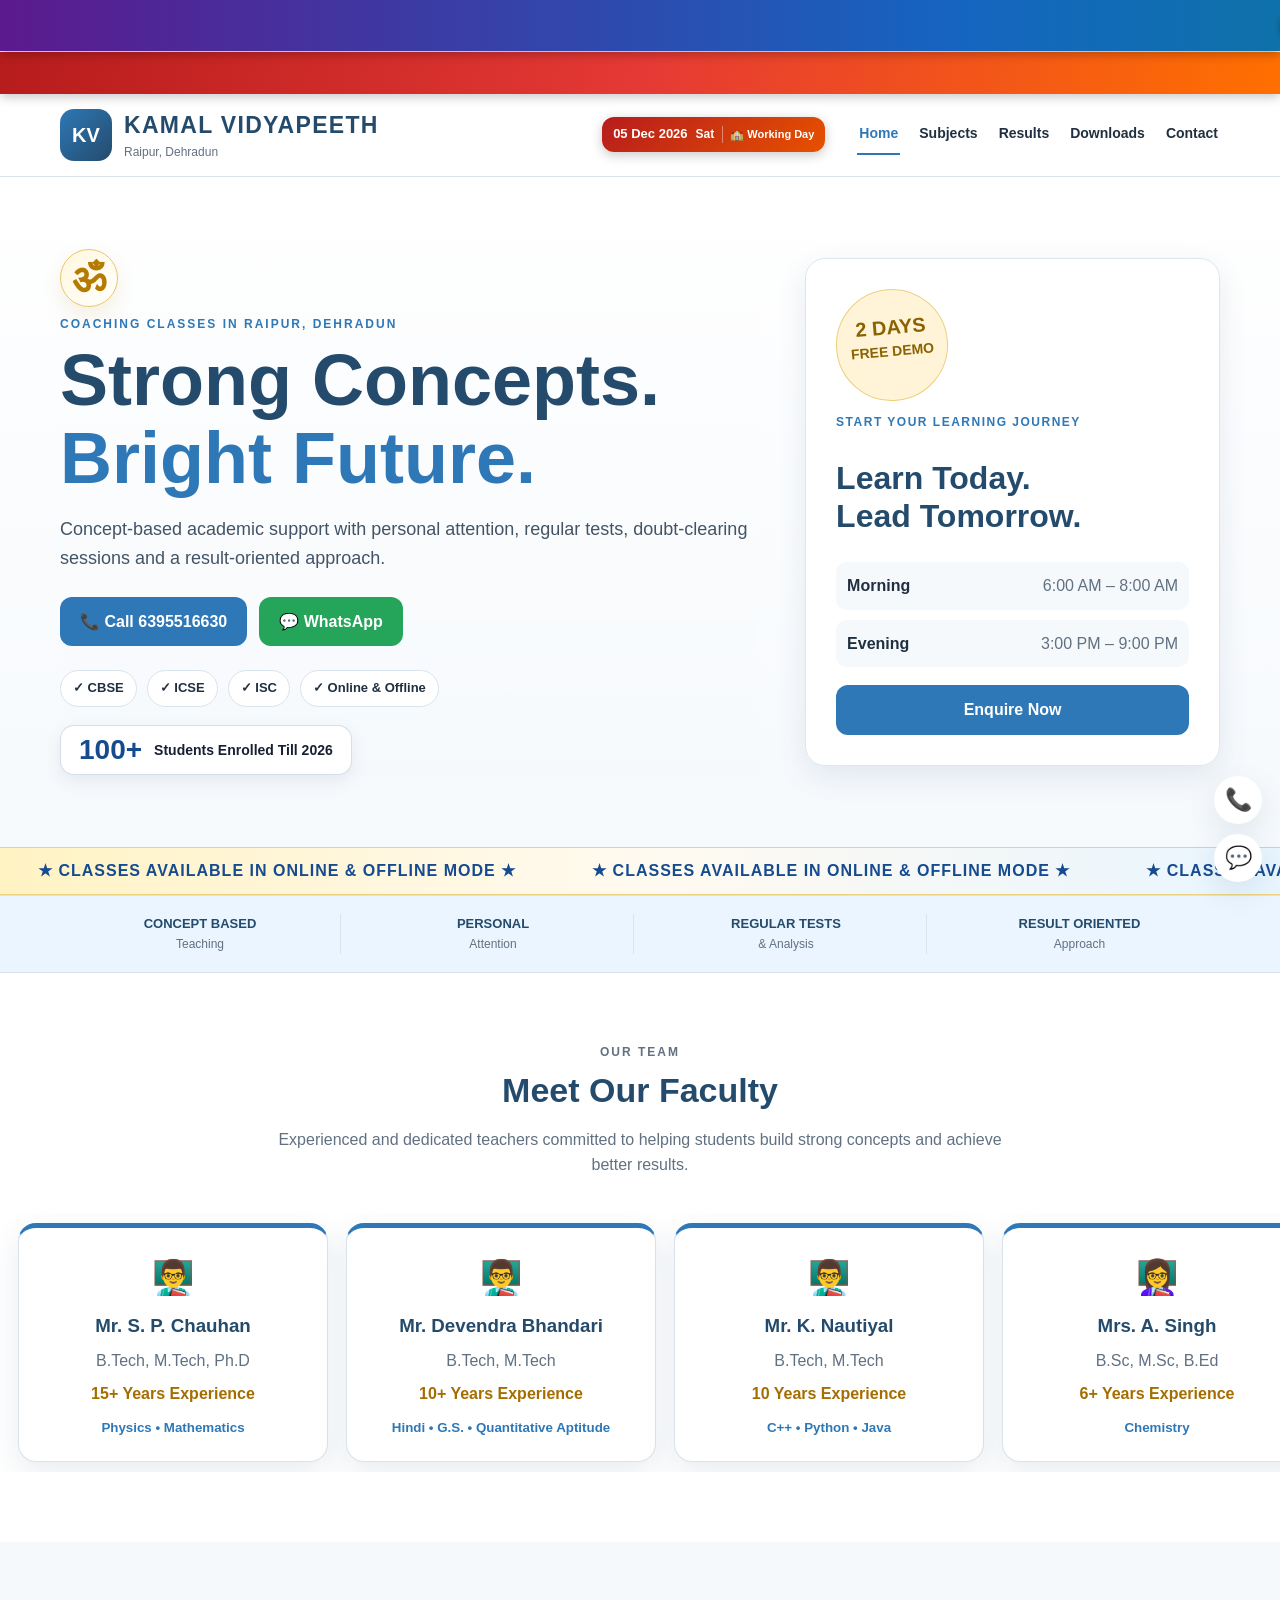
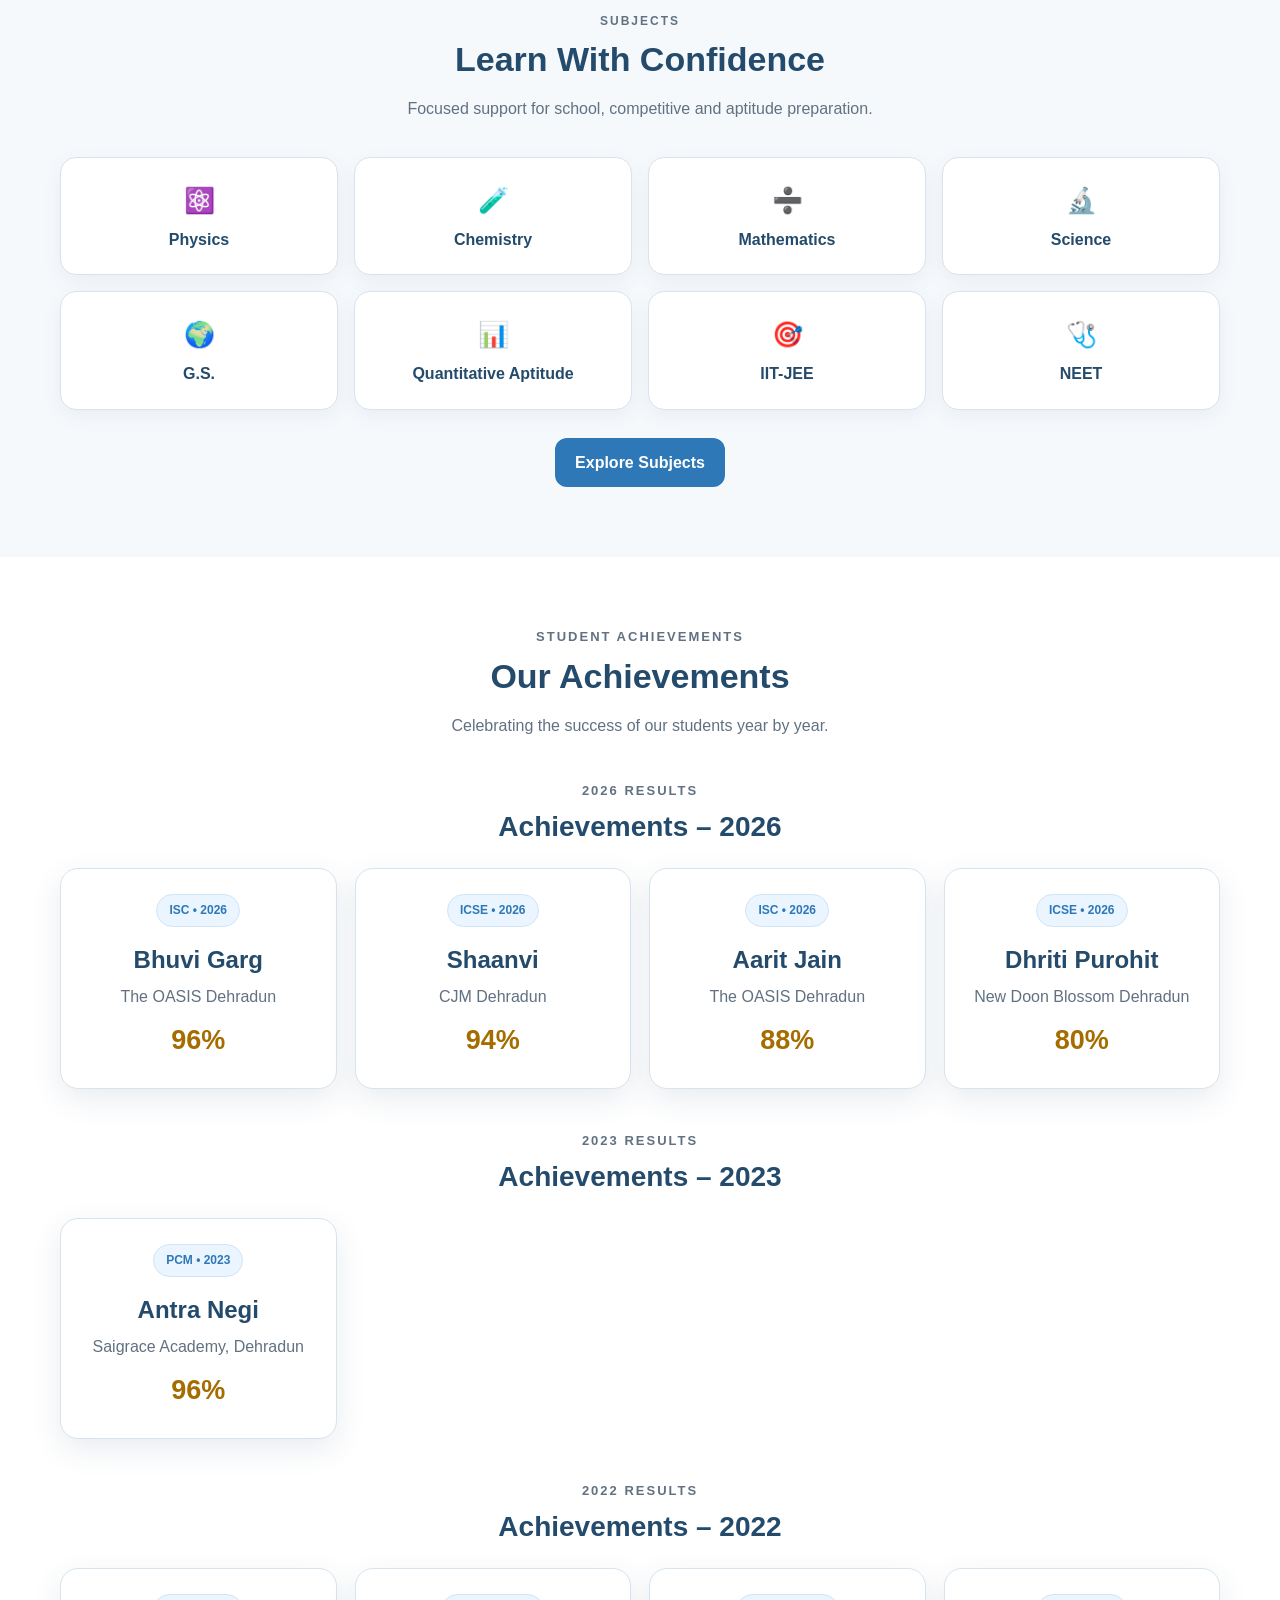
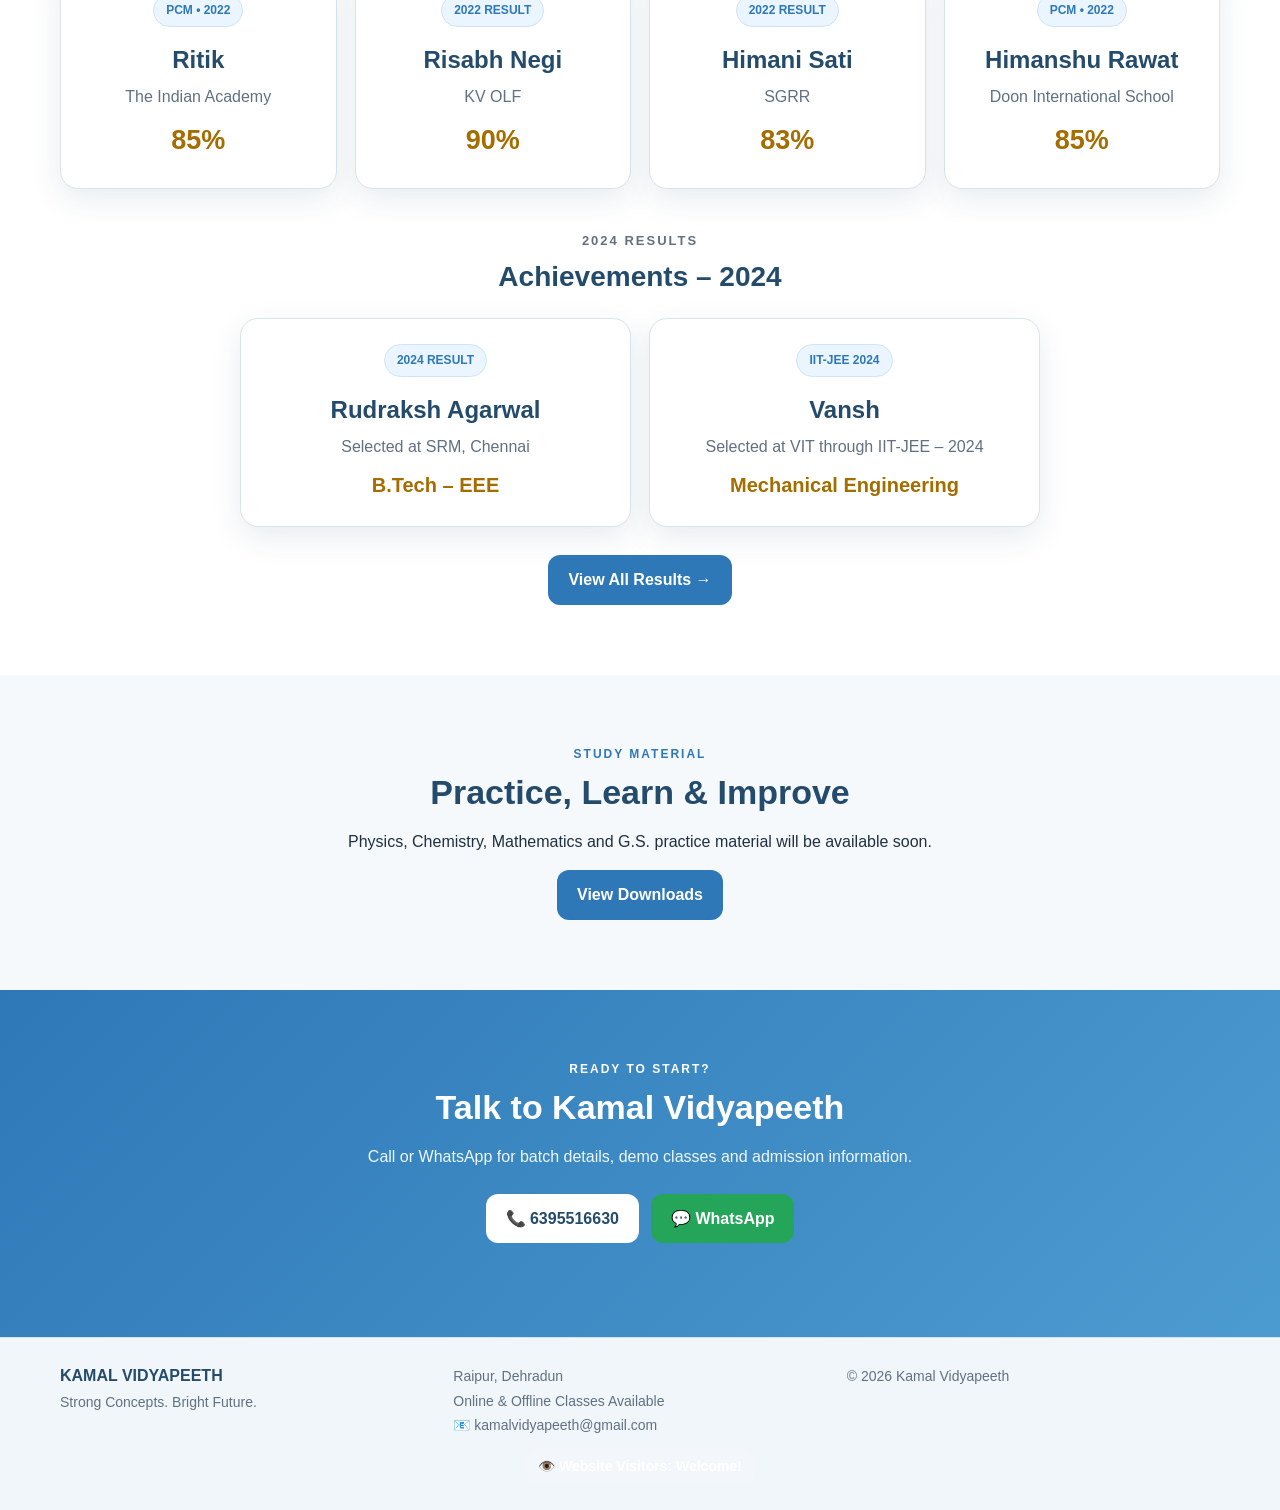
==== index.html @ 8419ef08 "update" ====
<!DOCTYPE html>
<html lang="en">
<head>
  <meta charset="UTF-8"><meta name="viewport" content="width=device-width, initial-scale=1.0">
  <title>Kamal Vidyapeeth | Coaching Classes in Raipur, Dehradun</title>
  <meta name="description" content="Kamal Vidyapeeth offers concept-based coaching in Physics, Chemistry, Mathematics, Science, G.S., Quantitative Aptitude, IIT-JEE and NEET.">
  <link rel="canonical" href="https://sc8658-sketch.github.io/kamal.vidyapeeth/"><meta name="theme-color" content="#f4f8fc">
  <link rel="icon" href="favicon.svg" type="image/svg+xml"><link rel="stylesheet" href="style.css">

<style>
#thought-of-the-day{
  width:100%;
  background:linear-gradient(90deg,#5b1a8e,#1565c0,#00897b,#1565c0,#5b1a8e);
  background-size:300% 100%;
  color:#fff;
  padding:11px 0;
  overflow:hidden;
  white-space:nowrap;
  box-shadow:0 3px 10px rgba(0,0,0,.28);
  font-family:Arial,sans-serif;
  font-weight:700;
  font-size:18px;
  position:relative;
  z-index:9999;
  animation:thoughtBackground 8s ease infinite;
}
#thought-of-the-day .thought-track{
  display:inline-block;
  padding-left:100%;
  animation:thoughtMove 16s linear infinite;
}
#thought-of-the-day .label{
  background:#ffd54f;
  color:#4a148c;
  padding:6px 14px;
  border-radius:20px;
  margin-right:20px;
  font-size:15px;
  box-shadow:0 2px 6px rgba(0,0,0,.25);
}
@keyframes thoughtMove{
  from{transform:translateX(0)}
  to{transform:translateX(-100%)}
}

@keyframes thoughtBackground{
  0%{background-position:0% 50%}
  50%{background-position:100% 50%}
  100%{background-position:0% 50%}
}
@media(max-width:600px){
  #thought-of-the-day{font-size:14px;padding:8px 0}
  #thought-of-the-day .label{font-size:12px}
}
</style>


<style>
/* Force Thought of the Day to stay at the very top */
#thought-of-the-day{
  position:fixed !important;
  top:0 !important;
  bottom:auto !important;
  left:0 !important;
  right:0 !important;
  width:100% !important;
  z-index:999999 !important;
}
body{
  padding-top:52px !important;
}
@media(max-width:600px){
  body{padding-top:48px !important;}
}
</style>

<style>
.visitor-counter{
  margin-top:10px;
  text-align:center;
  font-size:14px;
  font-weight:700;
  color:#ffffff;
}
.visitor-counter .visitor-box{
  display:inline-block;
  padding:7px 14px;
  border-radius:20px;
  background:rgba(255,255,255,.12);
}
</style>

<style>
#latest-news{
  width:100%;
  background:linear-gradient(90deg,#b71c1c,#e53935,#ff6f00);
  color:#fff;
  overflow:hidden;
  white-space:nowrap;
  box-shadow:0 3px 10px rgba(0,0,0,.22);
  position:relative;
  z-index:9998;
}
#latest-news .news-label{
  display:inline-block;
  background:#fff;
  color:#b71c1c;
  font-weight:800;
  padding:8px 16px;
  margin-right:18px;
  border-radius:0 20px 20px 0;
  animation:newsFlash 1.2s infinite;
}
#latest-news .news-track{
  display:inline-block;
  padding-left:100%;
  animation:newsMove 28s linear infinite;
}
#latest-news a{color:#fff;text-decoration:none;font-weight:700;margin-right:55px;}
#latest-news a:hover{text-decoration:underline;}
@keyframes newsMove{from{transform:translateX(0)}to{transform:translateX(-100%)}}
@keyframes newsFlash{0%,100%{opacity:1}50%{opacity:.55}}
@media(max-width:600px){
 #latest-news{font-size:13px}
 #latest-news .news-label{padding:7px 10px;margin-right:10px}
}
</style>


<style>
/* Library background for the main homepage */
.hero{
  position:relative;
  background-image:linear-gradient(rgba(255,255,255,.80),rgba(244,248,252,.86)),url("https://images.unsplash.com/photo-1507842217343-583bb7270b66?auto=format&fit=crop&w=1920&q=85");
  background-size:cover;
  background-position:center;
  background-repeat:no-repeat;
}
.hero::before{content:none !important;}
.hero .hero-grid{position:relative;z-index:1;}
.hero-copy,.hero-card{backdrop-filter:blur(1px);}
</style>

<style>
/* Flashing daily date/holiday display between brand and Home tab */
.kv-nav-daily-holiday{
  display:flex;
  align-items:center;
  justify-content:center;
  gap:8px;
  margin-left:auto;
  margin-right:10px;
  padding:7px 11px;
  border-radius:12px;
  background:linear-gradient(135deg,#b71c1c,#e65100);
  color:#fff;
  box-shadow:0 3px 12px rgba(0,0,0,.22);
  font-family:Arial,sans-serif;
  white-space:nowrap;
  animation:kvNavHolidayFlash 1.5s ease-in-out infinite;
}
.kv-nav-date{font-weight:900;font-size:13px}
.kv-nav-day{font-weight:700;font-size:12px}
.kv-nav-status{
  font-weight:800;
  font-size:11px;
  padding-left:7px;
  border-left:1px solid rgba(255,255,255,.4);
}
@keyframes kvNavHolidayFlash{
  0%,100%{opacity:1;transform:scale(1)}
  50%{opacity:.72;transform:scale(1.025)}
}
@media(max-width:900px){
  .kv-nav-daily-holiday{margin-right:5px;padding:6px 8px;gap:5px}
  .kv-nav-date{font-size:11px}
  .kv-nav-day,.kv-nav-status{font-size:10px}
}
@media(max-width:600px){
  .kv-nav-daily-holiday{
    position:absolute;
    left:50%;
    transform:translateX(-50%);
    margin:0;
    padding:5px 7px;
  }
  .kv-nav-status{display:none}
}
</style>

</head>
<body>

<div id="thought-of-the-day">
  <div class="thought-track">
    <span class="label">✨ THOUGHT OF THE DAY</span>
    “A system cannot transform man; man always transforms the system.”
  </div>
</div>

<div id="latest-news" aria-label="Latest News">
  <div class="news-track">
    <span class="news-label">📢 LATEST NEWS</span>
    <a href="https://gate2027.iitm.ac.in/guideline/" target="_blank" rel="noopener">🎓 GATE EXAMINATION 2027 – Guidelines & Information | CLICK HERE</a>
    <a href="https://cdnbbsr.s3waas.gov.in/s34ffd0e19d2069412274bd3025b0e176c/uploads/2026/08/202608311041608906.pdf" target="_blank" rel="noopener">📄 पदनाम-कनिष्ठ सहायक/कंप्यूटर सहायक/निबंधक लिपिक व अन्य पदों की सीधी भर्ती विज्ञापन | डाउनलोड करें</a>
    <a href="https://pscuk.net.in/" target="_blank" rel="noopener">🏛️ Uttarakhand Combined State Civil/Upper Subordinate Services Exam-2026 | CLICK HERE</a>
  </div>
</div>

<header class="site-header"><nav class="nav container">
  <a class="brand" href="index.html"><span class="brand-mark">KV</span><span><strong>KAMAL VIDYAPEETH</strong><small>Raipur, Dehradun</small></span></a>
  
<div class="kv-nav-daily-holiday" id="kvDailyHoliday" aria-live="polite">
  <span class="kv-nav-date" id="kvDailyDate">--</span>
  <span class="kv-nav-day" id="kvDailyDay">--</span>
  <span class="kv-nav-status" id="kvDailyStatus">Checking...</span>
</div>
<button class="menu-toggle" aria-label="Open menu" aria-expanded="false">☰</button>
  <div class="nav-links"><a class="active" href="index.html">Home</a><a href="physics-maths.html">Subjects</a><a href="results.html">Results</a><a href="study-materials.html">Downloads</a><a href="contact.html">Contact</a></div>
</nav></header>
<main>
<section class="hero">
 <div class="container hero-grid">
  <div class="hero-copy">
   <div class="om-symbol" aria-label="Om">ॐ</div><p class="eyebrow">COACHING CLASSES IN RAIPUR, DEHRADUN</p>
   <h1>Strong Concepts.<br><span>Bright Future.</span></h1>
   <p class="hero-text">Concept-based academic support with personal attention, regular tests, doubt-clearing sessions and a result-oriented approach.</p>
   <div class="hero-actions"><a class="btn btn-primary" href="tel:+916395516630">📞 Call 6395516630</a><a class="btn btn-whatsapp" href="https://wa.me/916395516630?text=Hello%20Kamal%20Vidyapeeth%2C%20I%20want%20information%20about%20classes." target="_blank" rel="noopener">💬 WhatsApp</a></div>
   <div class="quick-points"><span>✓ CBSE</span><span>✓ ICSE</span><span>✓ ISC</span><span>✓ Online & Offline</span></div>
      <div class="student-enrolled">
        <strong>100+</strong>
        <span>Students Enrolled Till 2026</span>
      </div>

  </div>
  <div class="hero-card clean-hero-card"><div class="demo-badge">2 DAYS<br><small>FREE DEMO</small></div><p class="card-label">START YOUR LEARNING JOURNEY</p><h2>Learn Today.<br>Lead Tomorrow.</h2><div class="timings"><div><strong>Morning</strong><span>6:00 AM – 8:00 AM</span></div><div><strong>Evening</strong><span>3:00 PM – 9:00 PM</span></div></div><a class="btn btn-primary full" href="contact.html">Enquire Now</a></div>
 </div>
</section>

<div class="availability-marquee" aria-label="Classes available online and offline">
  <div class="availability-track">
    <span>★ CLASSES AVAILABLE IN ONLINE &amp; OFFLINE MODE ★</span>
    <span>★ CLASSES AVAILABLE IN ONLINE &amp; OFFLINE MODE ★</span>
    <span>★ CLASSES AVAILABLE IN ONLINE &amp; OFFLINE MODE ★</span>
  </div>
</div>

<section class="trust-strip"><div class="container trust-grid"><div><strong>CONCEPT BASED</strong><span>Teaching</span></div><div><strong>PERSONAL</strong><span>Attention</span></div><div><strong>REGULAR TESTS</strong><span>& Analysis</span></div><div><strong>RESULT ORIENTED</strong><span>Approach</span></div></div></section>
<section class="section faculty-section">
 <div class="container"><div class="section-heading"><p class="kicker">OUR TEAM</p><h2>Meet Our Faculty</h2><p>Experienced and dedicated teachers committed to helping students build strong concepts and achieve better results.</p></div></div>
 <div class="faculty-marquee"><div class="faculty-track">
  <article class="faculty-card"><span>👨‍🏫</span><h3>Mr. S. P. Chauhan</h3><p>B.Tech, M.Tech, Ph.D</p><strong>15+ Years Experience</strong><small>Physics • Mathematics</small></article>
  <article class="faculty-card"><span>👨‍🏫</span><h3>Mr. Devendra Bhandari</h3><p>B.Tech, M.Tech</p><strong>10+ Years Experience</strong><small>Hindi • G.S. • Quantitative Aptitude</small></article>
  <article class="faculty-card"><span>👨‍🏫</span><h3>Mr. K. Nautiyal</h3><p>B.Tech, M.Tech</p><strong>10 Years Experience</strong><small>C++ • Python • Java</small></article>
  <article class="faculty-card"><span>👩‍🏫</span><h3>Mrs. A. Singh</h3><p>B.Sc, M.Sc, B.Ed</p><strong>6+ Years Experience</strong><small>Chemistry</small></article>
  <article class="faculty-card"><span>👨‍🏫</span><h3>Mr. S. P. Chauhan</h3><p>B.Tech, M.Tech, Ph.D</p><strong>15+ Years Experience</strong><small>Physics • Mathematics</small></article>
  <article class="faculty-card"><span>👨‍🏫</span><h3>Mr. Devendra Bhandari</h3><p>B.Tech, M.Tech</p><strong>10+ Years Experience</strong><small>Hindi • G.S. • Quantitative Aptitude</small></article>
  <article class="faculty-card"><span>👨‍🏫</span><h3>Mr. K. Nautiyal</h3><p>B.Tech, M.Tech</p><strong>10 Years Experience</strong><small>C++ • Python • Java</small></article>
  <article class="faculty-card"><span>👩‍🏫</span><h3>Mrs. A. Singh</h3><p>B.Sc, M.Sc, B.Ed</p><strong>6+ Years Experience</strong><small>Chemistry</small></article>
 </div></div>
</section>
<section class="section section-alt"><div class="container"><div class="section-heading"><p class="kicker">SUBJECTS</p><h2>Learn With Confidence</h2><p>Focused support for school, competitive and aptitude preparation.</p></div><div class="subject-grid"><div>⚛️<strong>Physics</strong></div><div>🧪<strong>Chemistry</strong></div><div>➗<strong>Mathematics</strong></div><div>🔬<strong>Science</strong></div><div>🌍<strong>G.S.</strong></div><div>📊<strong>Quantitative Aptitude</strong></div><div>🎯<strong>IIT-JEE</strong></div><div>🩺<strong>NEET</strong></div></div><div class="center top-gap"><a class="btn btn-primary" href="physics-maths.html">Explore Subjects</a></div></div></section>
<section class="section results-home"><div class="container">
<div class="section-heading"><p class="kicker">STUDENT ACHIEVEMENTS</p><h2>Our Achievements</h2><p>Celebrating the success of our students year by year.</p></div>

<div class="section-heading achievement-year"><p class="kicker">2026 RESULTS</p><h3>Achievements – 2026</h3></div>
<div class="results-grid">
<article class="result-card"><div class="result-board">ISC • 2026</div><h3>Bhuvi Garg</h3><p class="result-school">The OASIS Dehradun</p><strong class="result-percent">96%</strong></article>
<article class="result-card"><div class="result-board">ICSE • 2026</div><h3>Shaanvi</h3><p class="result-school">CJM Dehradun</p><strong class="result-percent">94%</strong></article>
<article class="result-card"><div class="result-board">ISC • 2026</div><h3>Aarit Jain</h3><p class="result-school">The OASIS Dehradun</p><strong class="result-percent">88%</strong></article>
<article class="result-card"><div class="result-board">ICSE • 2026</div><h3>Dhriti Purohit</h3><p class="result-school">New Doon Blossom Dehradun</p><strong class="result-percent">80%</strong></article>
</div>



<div class="section-heading achievement-year"><p class="kicker">2023 RESULTS</p><h3>Achievements – 2023</h3></div>
<div class="results-grid">
<article class="result-card"><div class="result-board">PCM • 2023</div><h3>Antra Negi</h3><p class="result-school">Saigrace Academy, Dehradun</p><strong class="result-percent">96%</strong></article>
</div>

<div class="section-heading achievement-year"><p class="kicker">2022 RESULTS</p><h3>Achievements – 2022</h3></div>
<div class="results-grid">
<article class="result-card"><div class="result-board">PCM • 2022</div><h3>Ritik</h3><p class="result-school">The Indian Academy</p><strong class="result-percent">85%</strong></article>
<article class="result-card"><div class="result-board">2022 RESULT</div><h3>Risabh Negi</h3><p class="result-school">KV OLF</p><strong class="result-percent">90%</strong></article>
<article class="result-card"><div class="result-board">2022 RESULT</div><h3>Himani Sati</h3><p class="result-school">SGRR</p><strong class="result-percent">83%</strong></article>
<article class="result-card"><div class="result-board">PCM • 2022</div><h3>Himanshu Rawat</h3><p class="result-school">Doon International School</p><strong class="result-percent">85%</strong></article>
</div>

<div class="section-heading achievement-year"><p class="kicker">2024 RESULTS</p><h3>Achievements – 2024</h3></div>
<div class="results-grid two-results">
<article class="result-card"><div class="result-board">2024 RESULT</div><h3>Rudraksh Agarwal</h3><p class="result-school">Selected at SRM, Chennai</p><strong class="result-percent small-result">B.Tech – EEE</strong></article>
<article class="result-card"><div class="result-board">IIT-JEE 2024</div><h3>Vansh</h3><p class="result-school">Selected at VIT through IIT-JEE – 2024</p><strong class="result-percent small-result">Mechanical Engineering</strong></article>
</div>
<div class="center results-more"><a class="btn btn-primary" href="results.html">View All Results →</a></div>
</div></section>

<section class="section section-alt"><div class="container center">
<p class="kicker">STUDY MATERIAL</p><h2>Practice, Learn &amp; Improve</h2>
<p>Physics, Chemistry, Mathematics and G.S. practice material will be available soon.</p>
<a class="btn btn-primary" href="study-materials.html">View Downloads</a>
</div></section>
<section class="section contact-section"><div class="container center"><p class="kicker light">READY TO START?</p><h2>Talk to Kamal Vidyapeeth</h2><p>Call or WhatsApp for batch details, demo classes and admission information.</p><div class="hero-actions center-actions"><a class="btn btn-light" href="tel:+916395516630">📞 6395516630</a><a class="btn btn-whatsapp" href="https://wa.me/916395516630?text=Hello%20Kamal%20Vidyapeeth" target="_blank" rel="noopener">💬 WhatsApp</a></div></div></section>
</main>
<footer><div class="container footer-grid"><div><strong>KAMAL VIDYAPEETH</strong><p>Strong Concepts. Bright Future.</p></div><div><p>Raipur, Dehradun</p><p>Online & Offline Classes Available</p><p>📧 <a href="mailto:kamalvidyapeeth@gmail.com">kamalvidyapeeth@gmail.com</a></p></div><div><p>© <span id="year"></span> Kamal Vidyapeeth</p></div></div><div class="visitor-counter"><span class="visitor-box">👁️ Website Visitors: <span id="visitor-count">--</span></span></div></footer>
<div class="floating-actions"><a href="tel:+916395516630">📞</a><a href="https://wa.me/916395516630" target="_blank" rel="noopener">💬</a></div><script src="script.js"></script>
<script>
fetch("https://api.countapi.xyz/hit/kamal-vidyapeeth-in/website-visitors")
  .then(r => r.json())
  .then(d => document.getElementById("visitor-count").textContent = d.value)
  .catch(() => document.getElementById("visitor-count").textContent = "Welcome!");
</script>




<script>
(function(){
  const holidays = {
    "2026-01-26":"Republic Day",
    "2026-02-15":"Maha Shivratri",
    "2026-03-03":"Holika Dahan",
    "2026-03-04":"Holi",
    "2026-03-21":"Id-ul-Fitr",
    "2026-03-26":"Ram Navami",
    "2026-03-31":"Mahavir Jayanti",
    "2026-04-03":"Good Friday",
    "2026-04-14":"Dr. B. R. Ambedkar Jayanti",
    "2026-05-01":"Buddha Purnima",
    "2026-05-27":"Id-ul-Zuha (Bakrid)",
    "2026-06-26":"Muharram",
    "2026-07-16":"Harela",
    "2026-08-15":"Independence Day",
    "2026-08-26":"Eid-e-Milad / Milad-un-Nabi",
    "2026-08-28":"Raksha Bandhan",
    "2026-09-04":"Janmashtami",
    "2026-10-02":"Mahatma Gandhi Jayanti",
    "2026-10-20":"Dussehra (Vijayadashami)",
    "2026-10-26":"Maharshi Valmiki Jayanti",
    "2026-11-08":"Diwali",
    "2026-11-10":"Govardhan Puja",
    "2026-11-20":"Igas-Bagwal",
    "2026-11-24":"Guru Nanak Jayanti",
    "2026-12-25":"Christmas Day"
  };

  function key(d){
    return d.getFullYear()+"-"+String(d.getMonth()+1).padStart(2,"0")+"-"+String(d.getDate()).padStart(2,"0");
  }

  function updateDaily(){
    const now = new Date();
    const today = key(now);

    document.getElementById("kvDailyDate").textContent =
      now.toLocaleDateString("en-IN",{day:"2-digit",month:"short",year:"numeric"});
    document.getElementById("kvDailyDay").textContent =
      now.toLocaleDateString("en-IN",{weekday:"short"});

    document.getElementById("kvDailyStatus").textContent =
      holidays[today] ? "🎉 "+holidays[today] : "🏫 Working Day";
  }

  updateDaily();
  setInterval(updateDaily, 60000);
})();
</script>

</body></html>
---- style.css ----
:root{--navy:#244b6b;--blue:#2e78b7;--sky:#eaf5ff;--paper:#ffffff;--soft:#f6f9fc;--line:#d8e3ec;--ink:#203040;--muted:#617182;--gold:#e7b94f;--shadow:0 10px 30px rgba(34,73,104,.10);--radius:20px}
*{box-sizing:border-box}html{scroll-behavior:smooth}body{margin:0;font-family:Arial,Helvetica,sans-serif;color:var(--ink);background:#fff;line-height:1.6}a{text-decoration:none;color:inherit}.container{width:min(1160px,92%);margin:auto}
.site-header{position:sticky;top:0;z-index:100;background:rgba(255,255,255,.96);border-bottom:1px solid var(--line);backdrop-filter:blur(10px)}.nav{min-height:82px;display:flex;align-items:center;justify-content:space-between;gap:22px}.brand{display:flex;align-items:center;gap:12px}.brand-mark{width:52px;height:52px;border-radius:14px;background:linear-gradient(135deg,var(--blue),var(--navy));color:#fff;display:grid;place-items:center;font-weight:900;font-size:20px}.brand strong{display:block;font-size:23px;letter-spacing:1.3px;color:var(--navy)}.brand small{display:block;color:var(--muted);font-size:12px}.nav-links{display:flex;gap:17px;font-weight:700;font-size:14px;align-items:center}.nav-links a{padding:8px 2px;border-bottom:2px solid transparent}.nav-links a:hover,.nav-links a.active{color:var(--blue);border-color:var(--blue)}.menu-toggle{display:none;border:0;background:transparent;font-size:28px;color:var(--navy)}
.hero,.page-hero{position:relative;overflow:hidden;background:linear-gradient(120deg,rgba(244,250,255,.96),rgba(232,244,253,.92)),url('poster.jpeg') center/cover}.hero:before,.page-hero:before{content:"";position:absolute;inset:0;background:radial-gradient(circle at 10% 10%,rgba(231,185,79,.17),transparent 25%),radial-gradient(circle at 90% 90%,rgba(46,120,183,.12),transparent 25%)}.hero>* ,.page-hero>*{position:relative}.hero{padding:72px 0}.hero-grid{display:grid;grid-template-columns:1.35fr .8fr;gap:45px;align-items:center}.shivay{font-size:28px;font-weight:800;color:#b57a00;margin:0 0 6px}.eyebrow,.kicker{font-size:12px;letter-spacing:2px;font-weight:800;color:var(--blue);margin:0 0 8px}.hero h1,.page-hero h1{font-size:clamp(42px,6vw,72px);line-height:1.08;margin:0 0 18px;color:var(--navy)}.hero h1 span{color:var(--blue)}.hero-text{max-width:700px;font-size:18px;color:#435466}.hero-actions{display:flex;gap:12px;flex-wrap:wrap;margin:24px 0}.btn{display:inline-flex;align-items:center;justify-content:center;padding:12px 20px;border-radius:12px;font-weight:800;transition:.2s}.btn-primary{background:var(--blue);color:#fff}.btn-primary:hover{transform:translateY(-2px);box-shadow:var(--shadow)}.btn-whatsapp{background:#25a55a;color:#fff}.btn-light{background:#fff;color:var(--navy)}.full{width:100%}.quick-points{display:flex;flex-wrap:wrap;gap:10px}.quick-points span{background:#fff;border:1px solid var(--line);padding:7px 12px;border-radius:999px;font-weight:700;font-size:13px}.hero-card{background:rgba(255,255,255,.95);padding:30px;border:1px solid #dbe6ee;border-radius:var(--radius);box-shadow:var(--shadow)}.demo-badge{display:inline-block;background:#fff4d8;border:1px solid #edcf7e;color:#8a6200;border-radius:50%;width:112px;height:112px;padding-top:26px;text-align:center;line-height:1.1;font-size:20px;font-weight:900;transform:rotate(-5deg)}.demo-badge small{font-size:14px}.card-label{font-size:12px;letter-spacing:1.5px;color:var(--blue);font-weight:800}.hero-card h2{font-size:32px;line-height:1.2;color:var(--navy)}.timings{display:grid;gap:10px;margin:18px 0}.timings div{display:flex;justify-content:space-between;gap:12px;background:var(--soft);padding:11px;border-radius:10px}.timings span{color:var(--muted)}
.trust-strip{background:#eaf5ff;border-top:1px solid var(--line);border-bottom:1px solid var(--line)}.trust-grid{display:grid;grid-template-columns:repeat(4,1fr);gap:12px;padding:18px 0}.trust-grid div{text-align:center;border-right:1px solid var(--line)}.trust-grid div:last-child{border:0}.trust-grid strong,.trust-grid span{display:block}.trust-grid strong{font-size:13px;color:var(--navy)}.trust-grid span{font-size:12px;color:var(--muted)}
.section{padding:70px 0}.section-alt{background:var(--soft)}.section-heading{text-align:center;max-width:760px;margin:0 auto 35px}.section-heading h2,.section h2{font-size:34px;line-height:1.2;margin:5px 0 10px;color:var(--navy)}.section-heading p{color:var(--muted)}.center{text-align:center}.top-gap{margin-top:28px}
.faculty-section{overflow:hidden;background:#fff}.faculty-marquee{overflow:hidden;width:100%;padding:5px 0}.faculty-track{display:flex;width:max-content;gap:18px;animation:facultyMove 32s linear infinite;padding:5px 18px}.faculty-marquee:hover .faculty-track{animation-play-state:paused}.faculty-card{width:310px;min-height:215px;background:#fff;border:1px solid var(--line);border-top:5px solid var(--blue);border-radius:18px;box-shadow:var(--shadow);padding:22px;text-align:center;flex:0 0 auto}.faculty-card span{font-size:34px}.faculty-card h3{color:var(--navy);margin:7px 0}.faculty-card p{margin:0;color:var(--muted)}.faculty-card strong{display:block;color:#a56d00;margin:7px 0}.faculty-card small{font-weight:800;color:var(--blue)}@keyframes facultyMove{from{transform:translateX(0)}to{transform:translateX(-50%)}}
.subject-grid{display:grid;grid-template-columns:repeat(4,1fr);gap:16px}.subject-grid div{background:#fff;border:1px solid var(--line);box-shadow:0 6px 20px rgba(34,73,104,.06);border-radius:16px;padding:22px;text-align:center;font-size:25px}.subject-grid strong{display:block;font-size:16px;color:var(--navy);margin-top:7px}.results-home{background:#fff}.results-grid{display:grid;grid-template-columns:repeat(4,1fr);gap:18px}.two-results{grid-template-columns:repeat(2,minmax(0,1fr));max-width:800px;margin:auto}.result-card{background:#fff;border:1px solid var(--line);border-radius:18px;padding:25px;text-align:center;box-shadow:var(--shadow)}.result-board{display:inline-block;background:#eaf5ff;color:var(--blue);border:1px solid #cfe4f5;padding:6px 12px;border-radius:999px;font-size:12px;font-weight:900}.result-card h3{font-size:24px;margin:14px 0 4px;color:var(--navy)}.result-school{color:var(--muted);margin:0}.result-percent{display:block;font-size:27px;color:#a56d00;margin-top:10px}.small-result{font-size:20px}.results-more{margin-top:28px}.event-grid{display:grid;grid-template-columns:repeat(2,1fr);gap:20px;max-width:700px;margin:auto}.event-grid article{background:#fff;border:1px solid var(--line);padding:25px;border-radius:18px;text-align:center;box-shadow:var(--shadow)}.event-grid strong{display:block;font-size:22px;color:var(--blue)}.event-grid span{font-weight:800;color:var(--navy)}
.poster-grid{display:grid;grid-template-columns:1fr 1fr;gap:40px;align-items:center}.qr-wrap{display:flex;justify-content:center;gap:25px;flex-wrap:wrap}.qr-wrap div{background:#fff;border:1px solid var(--line);padding:14px;border-radius:16px;text-align:center;box-shadow:var(--shadow)}.qr-wrap img{width:155px;height:155px;display:block;margin-bottom:8px}.qr-wrap strong{font-size:13px;color:var(--navy)}.poster-wrap img{max-width:100%;border-radius:18px;box-shadow:var(--shadow)}
.page-hero{padding:80px 0;text-align:center}.page-hero p{max-width:760px;margin:0 auto 22px;color:#435466}.two-col{display:grid;grid-template-columns:1.3fr .7fr;gap:35px}.info-card{background:#fff;border:1px solid var(--line);padding:25px;border-radius:18px;box-shadow:var(--shadow)}.download-grid{display:grid;grid-template-columns:repeat(4,1fr);gap:18px}.download-card{background:#fff;border:1px solid var(--line);border-radius:18px;padding:24px;text-align:center;box-shadow:var(--shadow)}.download-card .icon{font-size:38px}.download-card h3{color:var(--navy)}.download-card p{color:var(--muted);font-size:14px}.download-card a{margin-top:10px}.contact-section{background:linear-gradient(135deg,#2e78b7,#4c9bd0);color:#fff}.contact-section h2{color:#fff}.contact-section p{color:#eef8ff}.kicker.light{color:#fff}.center-actions{justify-content:center}
footer{background:#f1f6fa;border-top:1px solid var(--line);padding:25px 0}.footer-grid{display:grid;grid-template-columns:repeat(3,1fr);gap:20px}.footer-grid strong{color:var(--navy)}.footer-grid p{margin:2px 0;color:var(--muted);font-size:14px}.floating-actions{position:fixed;right:18px;bottom:18px;display:grid;gap:10px;z-index:99}.floating-actions a{width:48px;height:48px;border-radius:50%;display:grid;place-items:center;background:#fff;box-shadow:var(--shadow);font-size:22px}
@media(max-width:900px){.hero-grid,.poster-grid,.two-col{grid-template-columns:1fr}.subject-grid,.download-grid{grid-template-columns:repeat(2,1fr)}.nav-links{gap:10px}.brand strong{font-size:18px}}
@media(max-width:720px){.nav{min-height:70px}.menu-toggle{display:block}.nav-links{display:none;position:absolute;top:70px;left:0;right:0;background:#fff;border-bottom:1px solid var(--line);padding:15px 4%;flex-direction:column;align-items:flex-start}.nav-links.open{display:flex}.hero{padding:55px 0}.hero h1{font-size:46px}.trust-grid{grid-template-columns:repeat(2,1fr)}.trust-grid div:nth-child(2){border-right:0}.results-grid,.two-results,.event-grid{grid-template-columns:1fr}.footer-grid{grid-template-columns:1fr;text-align:center}.section{padding:55px 0}.subject-grid,.download-grid{grid-template-columns:1fr}.faculty-card{width:285px}.shivay{font-size:24px}}


/* Students enrolled counter */
.student-enrolled{
    display:inline-flex;
    align-items:center;
    gap:12px;
    margin-top:18px;
    padding:10px 18px;
    background:#ffffff;
    border:1px solid rgba(22,75,143,.18);
    border-radius:14px;
    box-shadow:0 6px 18px rgba(11,31,58,.08);
}
.student-enrolled strong{
    font-size:28px;
    line-height:1;
    color:#164b8f;
}
.student-enrolled span{
    font-weight:800;
    color:#172033;
    font-size:14px;
}
@media(max-width:600px){
    .student-enrolled{
        padding:9px 14px;
    }
    .student-enrolled strong{
        font-size:24px;
    }
    .student-enrolled span{
        font-size:12px;
    }
}


/* ===== SEPTEMBER 2026 UPDATE ===== */

/* Symbolic Om at the top of the main page */
.om-symbol{
    display:inline-flex;
    align-items:center;
    justify-content:center;
    width:58px;
    height:58px;
    margin:0 0 8px;
    border-radius:50%;
    background:linear-gradient(135deg,#fff7dd,#ffffff);
    border:1px solid #e7c66b;
    color:#b57a00;
    font-size:40px;
    line-height:1;
    font-weight:800;
    box-shadow:0 8px 20px rgba(181,122,0,.12);
}

/* Flashing / moving online-offline announcement */
.availability-marquee{
    width:100%;
    overflow:hidden;
    background:linear-gradient(90deg,#fff3c4,#fffaf0,#e8f5ff);
    border-top:1px solid #ecd27b;
    border-bottom:1px solid #ecd27b;
    white-space:nowrap;
}
.availability-track{
    display:flex;
    width:max-content;
    animation:availabilityMove 18s linear infinite;
    padding:10px 0;
}
.availability-track span{
    display:inline-block;
    padding:0 38px;
    font-weight:900;
    letter-spacing:1px;
    color:#164b8f;
    animation:availabilityFlash 1.2s ease-in-out infinite;
}
@keyframes availabilityMove{
    from{transform:translateX(0)}
    to{transform:translateX(-33.333%)}
}
@keyframes availabilityFlash{
    0%,100%{opacity:1}
    50%{opacity:.35}
}

/* Attractive enquiry form */
.enquiry-card{
    position:relative;
    background:linear-gradient(145deg,#ffffff,#f3f9ff);
    border:1px solid #cfe2f1;
    border-radius:24px;
    padding:32px;
    box-shadow:0 18px 40px rgba(34,73,104,.14);
}
.enquiry-icon{
    width:58px;height:58px;border-radius:18px;
    display:grid;place-items:center;
    background:#e7f3ff;font-size:27px;margin-bottom:10px;
}
.enquiry-card h3{margin:4px 0 6px;color:var(--navy);font-size:26px}
.enquiry-intro{margin:0 0 20px;color:var(--muted)}
.enquiry-card label{
    display:block;
    margin:13px 0;
    color:var(--navy);
    font-size:13px;
    font-weight:800;
}
.enquiry-card input,.enquiry-card textarea{
    width:100%;
    margin-top:6px;
    padding:13px 14px;
    border:1px solid #cbdce9;
    border-radius:12px;
    background:#fff;
    color:var(--ink);
    font:inherit;
    outline:none;
    transition:border .2s,box-shadow .2s;
}
.enquiry-card input:focus,.enquiry-card textarea:focus{
    border-color:var(--blue);
    box-shadow:0 0 0 4px rgba(46,120,183,.12);
}
.enquiry-card button{margin-top:8px;font-size:15px}

/* Downloads: coming soon */
.coming-soon{
    display:inline-block;
    margin-top:10px;
    padding:10px 18px;
    border-radius:999px;
    background:#fff3d7;
    color:#8a6200;
    border:1px solid #edcf7e;
    font-weight:900;
    font-size:14px;
}

/* Year-wise achievements */
.results-home .section-heading .kicker{font-size:13px}
@media(max-width:600px){
    .om-symbol{width:50px;height:50px;font-size:34px}
    .availability-track span{padding:0 20px;font-size:12px}
    .enquiry-card{padding:24px 18px}
}

/* Student achievements year headings */
.achievement-year{margin-top:42px;margin-bottom:18px}.achievement-year h3{margin:0;color:var(--navy);font-size:28px}.achievement-year .kicker{margin-bottom:4px}
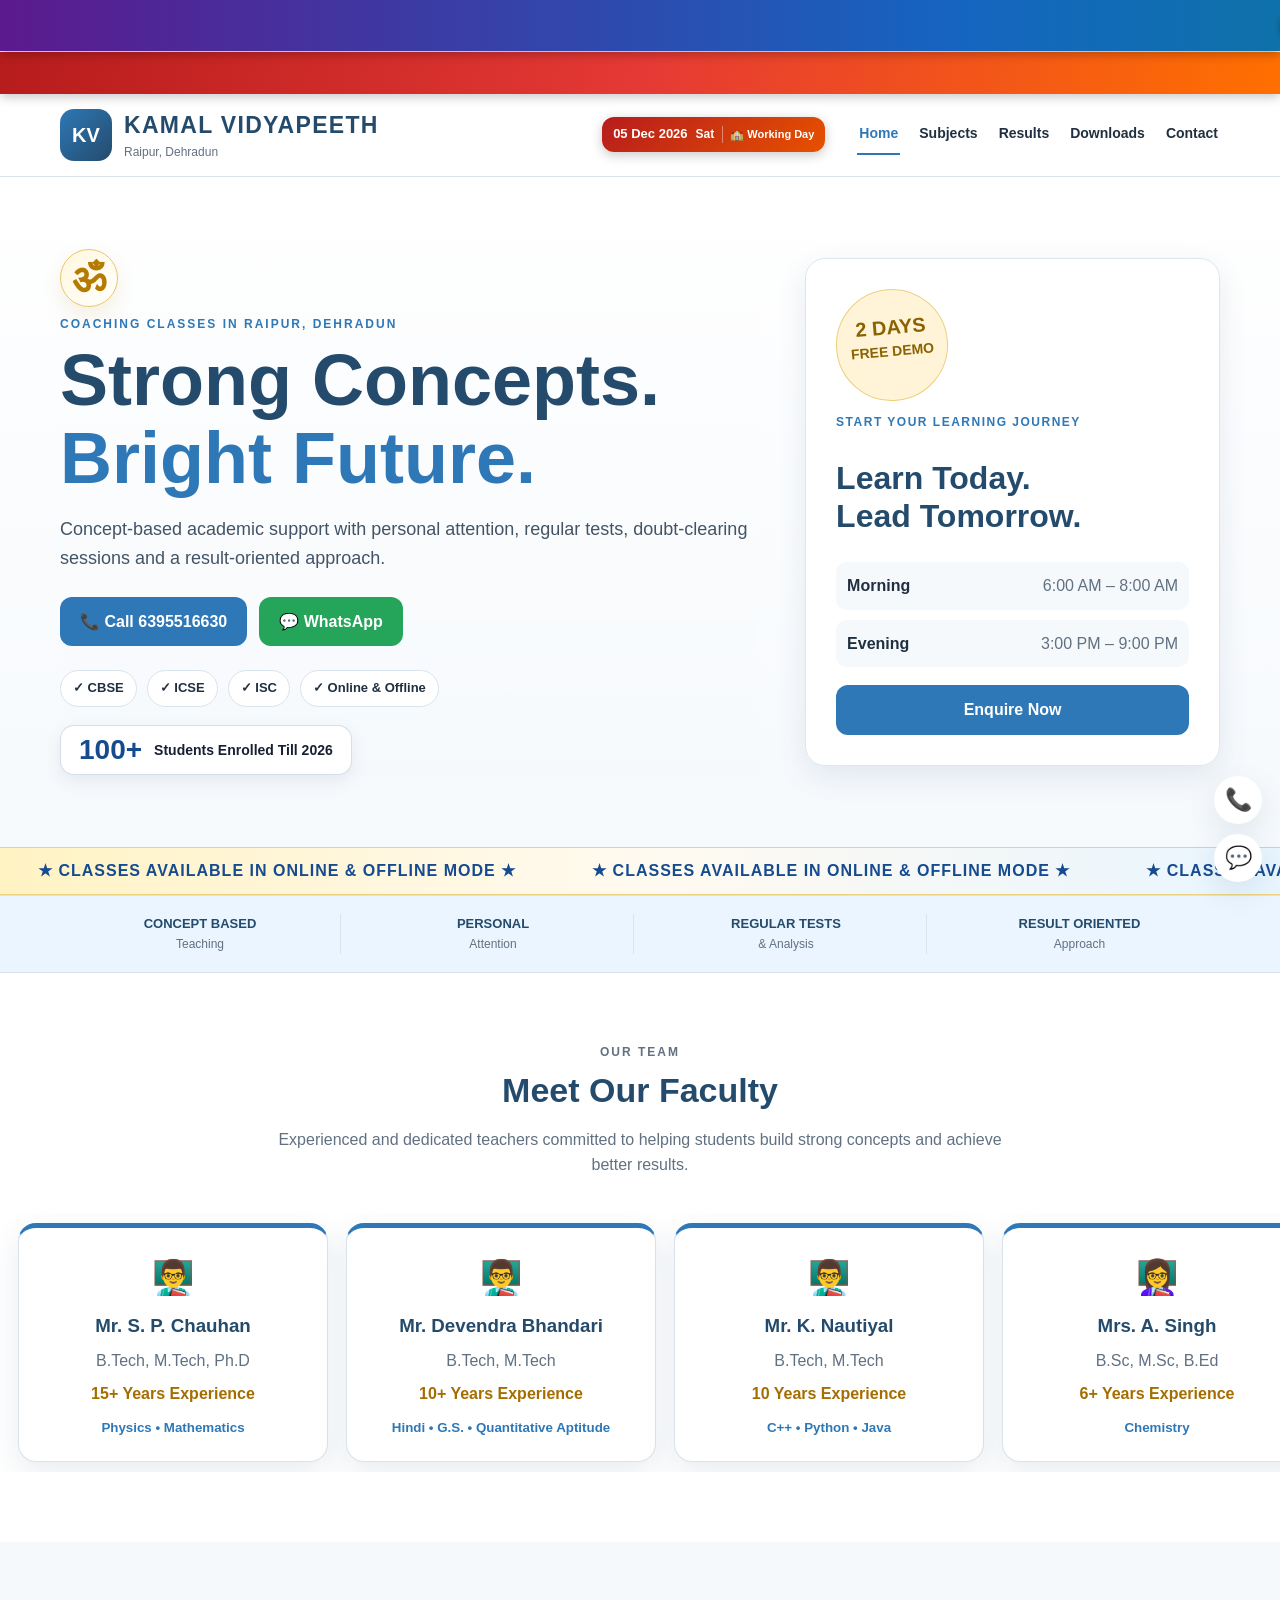
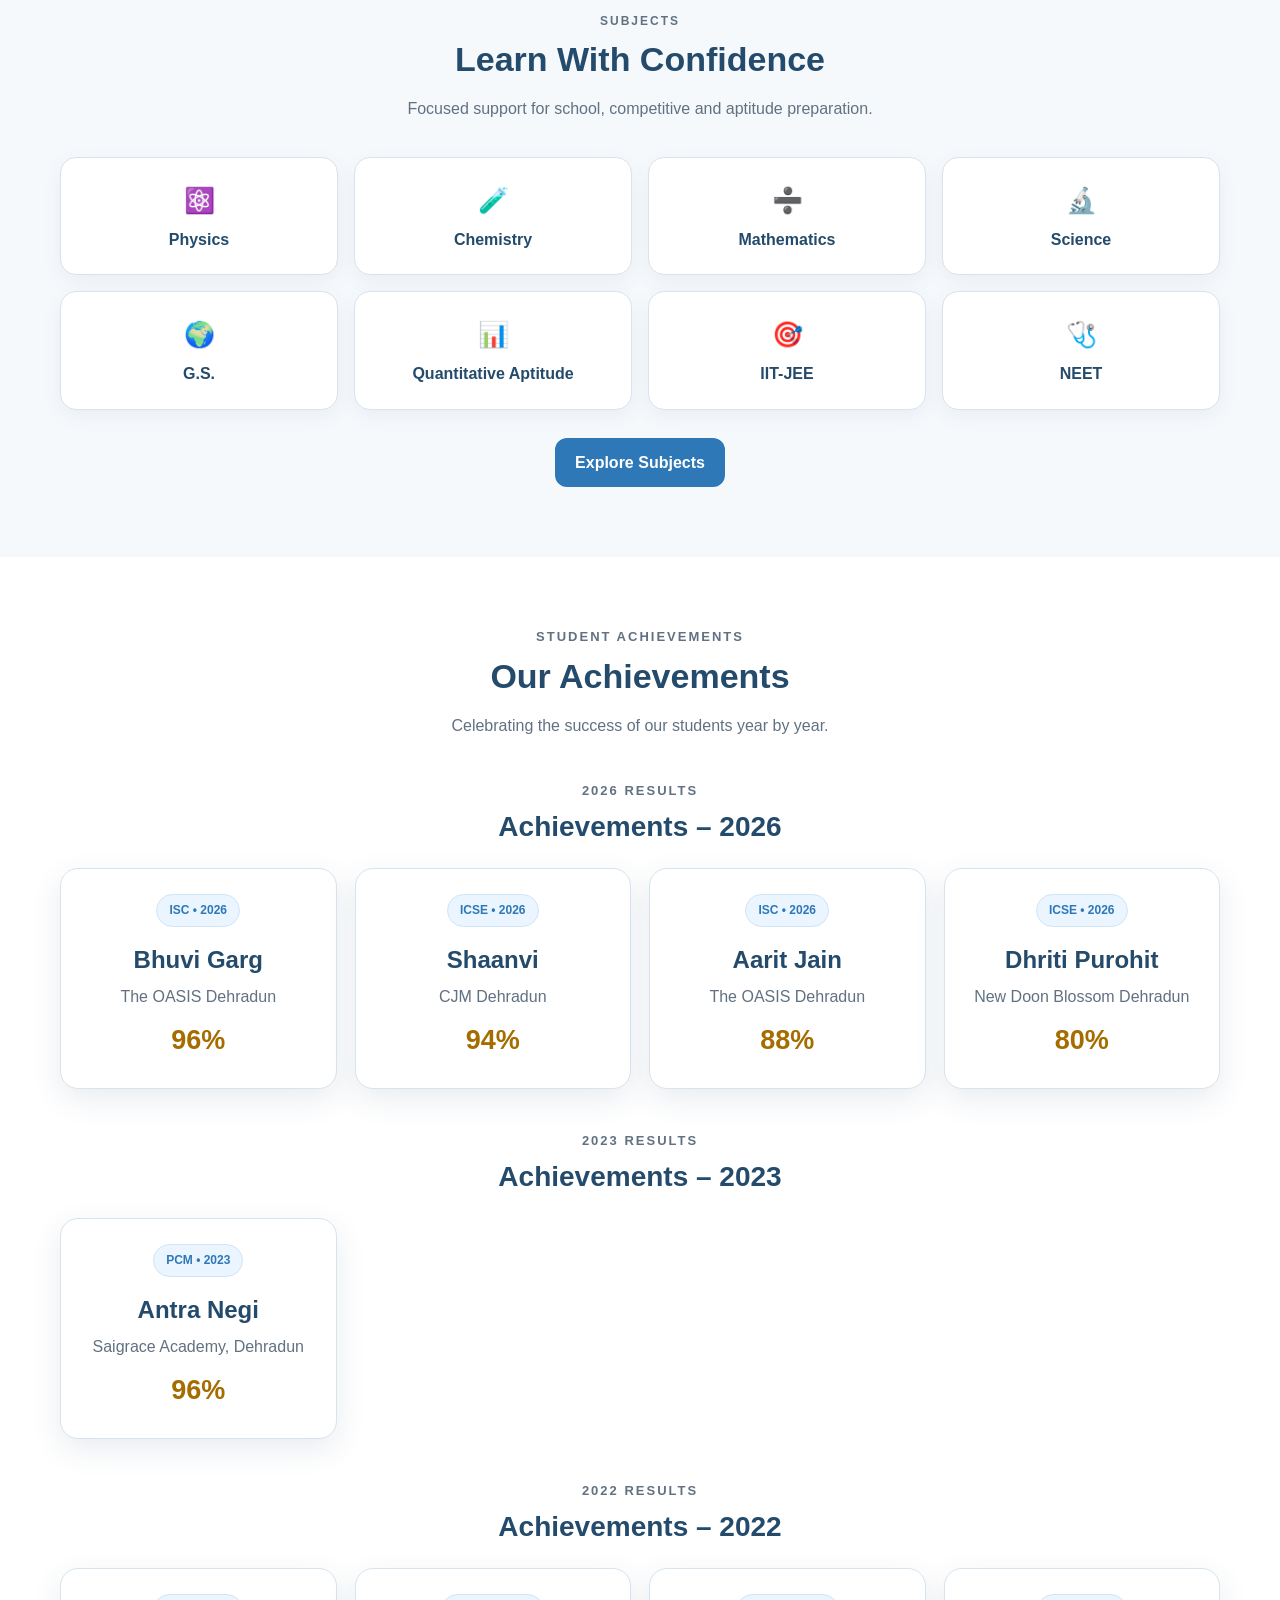
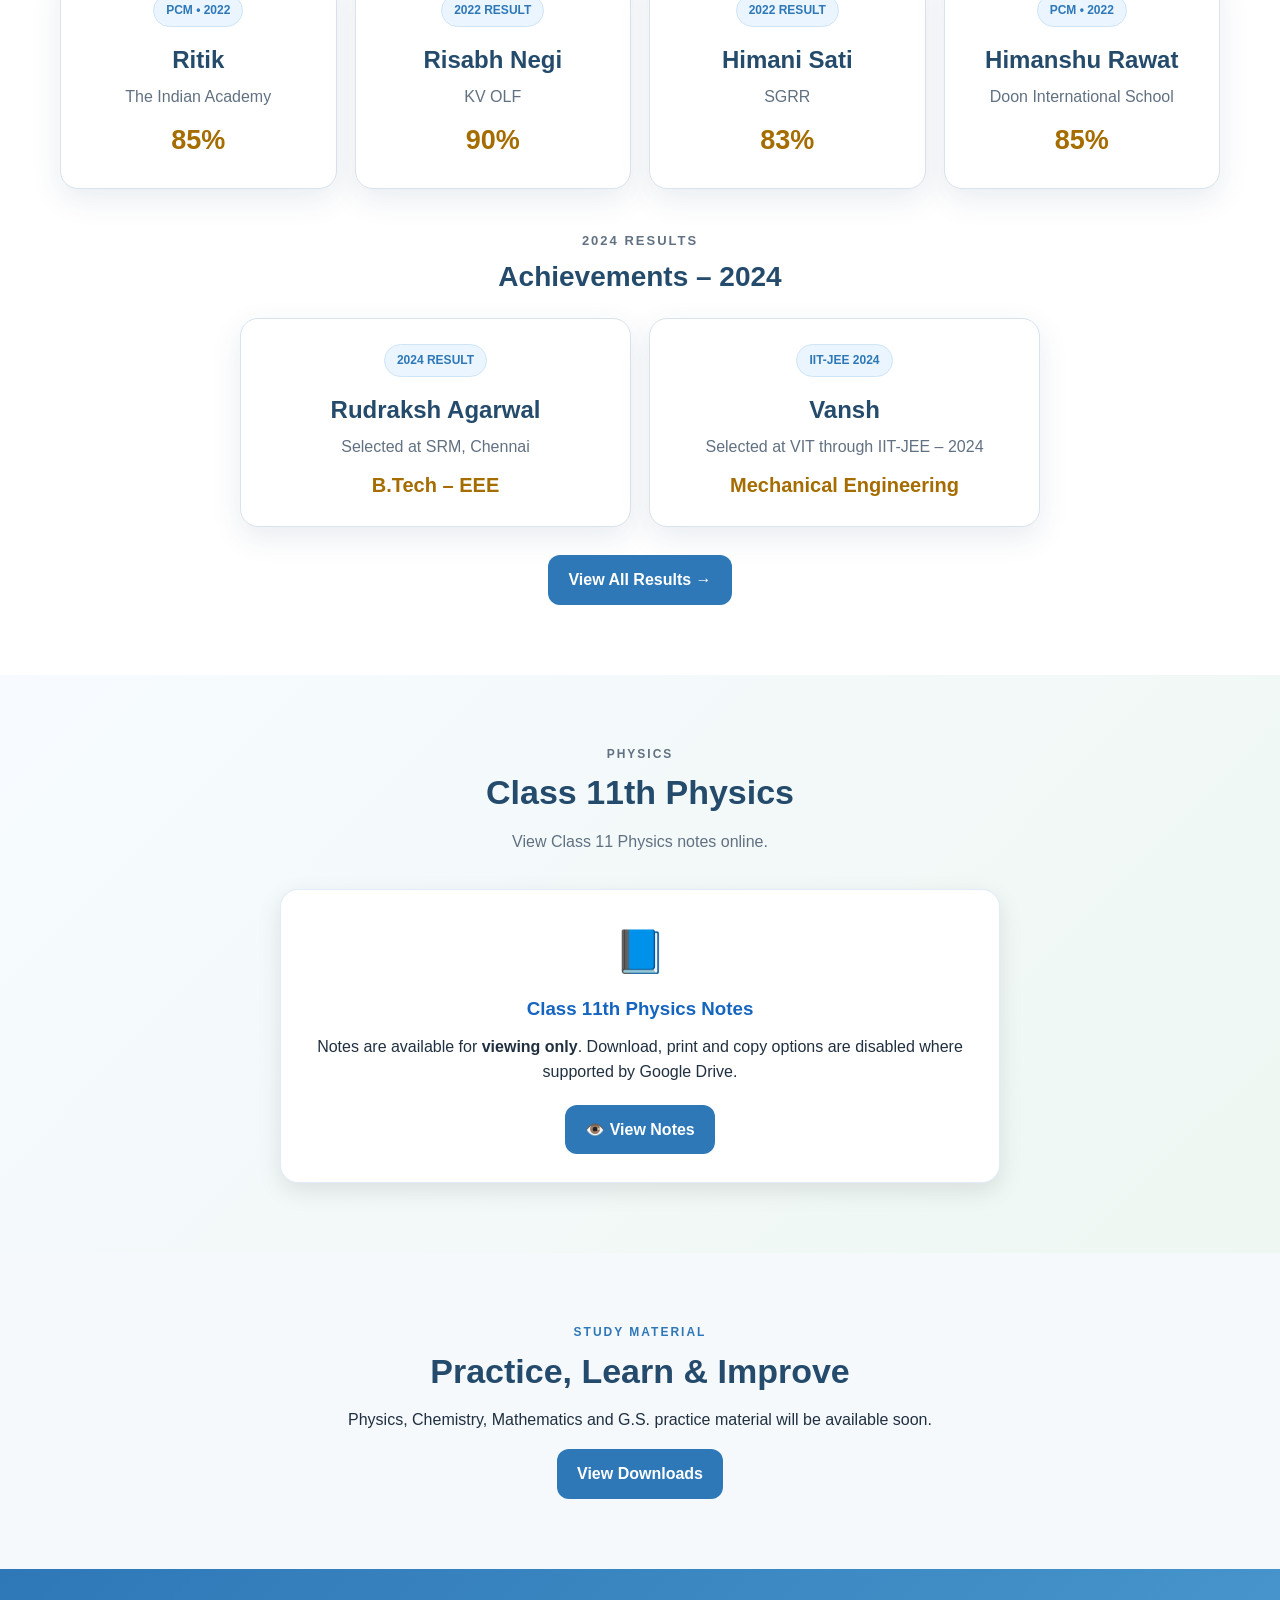
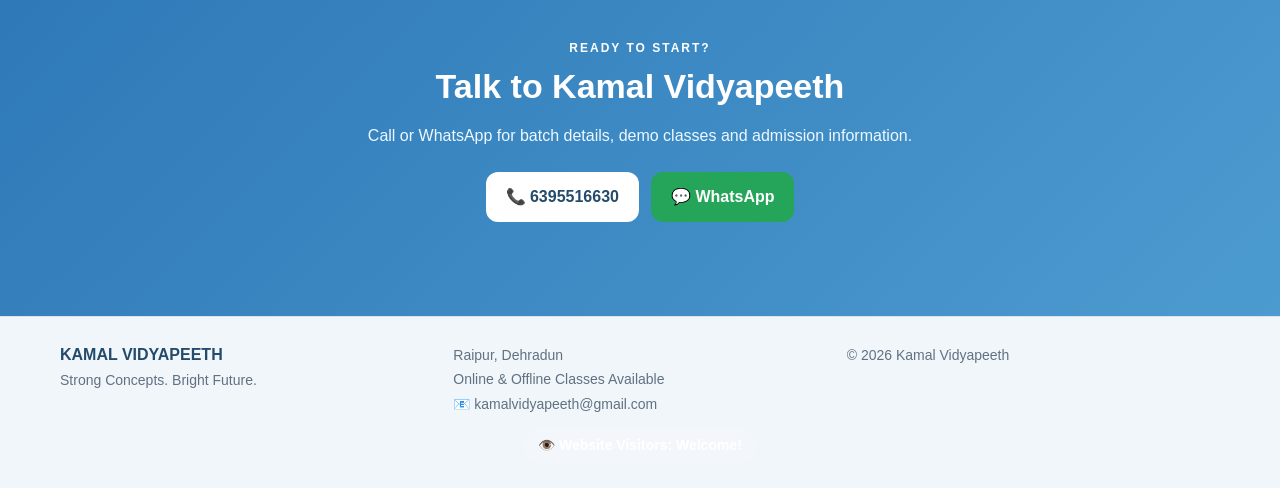
==== commit 341be406: "update" ====
--- a/index.html
+++ b/index.html
@@ -185,6 +185,20 @@
     padding:5px 7px;
   }
   .kv-nav-status{display:none}
+}
+</style>
+
+
+<style>
+/* Class 11 Physics Notes */
+.physics-notes-section{
+  background:linear-gradient(135deg,#f7fbff,#eef7f2);
+}
+.physics-notes-section .notes-card{
+  border:1px solid rgba(21,101,192,.12);
+}
+.physics-notes-section .notes-card h3{
+  color:#1565c0;
 }
 </style>
 
@@ -293,6 +307,29 @@
 </div>
 <div class="center results-more"><a class="btn btn-primary" href="results.html">View All Results →</a></div>
 </div></section>
+
+
+<section class="section physics-notes-section">
+  <div class="container">
+    <div class="section-heading">
+      <p class="kicker">PHYSICS</p>
+      <h2>Class 11th Physics</h2>
+      <p>View Class 11 Physics notes online.</p>
+    </div>
+
+    <div class="notes-card" style="max-width:720px;margin:0 auto;padding:28px;border-radius:18px;background:#ffffff;box-shadow:0 8px 25px rgba(0,0,0,.10);text-align:center;">
+      <div style="font-size:42px;margin-bottom:8px;">📘</div>
+      <h3 style="margin:8px 0 10px;">Class 11th Physics Notes</h3>
+      <p style="margin:0 0 20px;">Notes are available for <strong>viewing only</strong>. Download, print and copy options are disabled where supported by Google Drive.</p>
+      <a class="btn btn-primary"
+         href="https://drive.google.com/drive/folders/10h1zN_z6UfrTkdtxJqSfXG681pzqIb85"
+         target="_blank"
+         rel="noopener">
+         👁️ View Notes
+      </a>
+    </div>
+  </div>
+</section>
 
 <section class="section section-alt"><div class="container center">
 <p class="kicker">STUDY MATERIAL</p><h2>Practice, Learn &amp; Improve</h2>
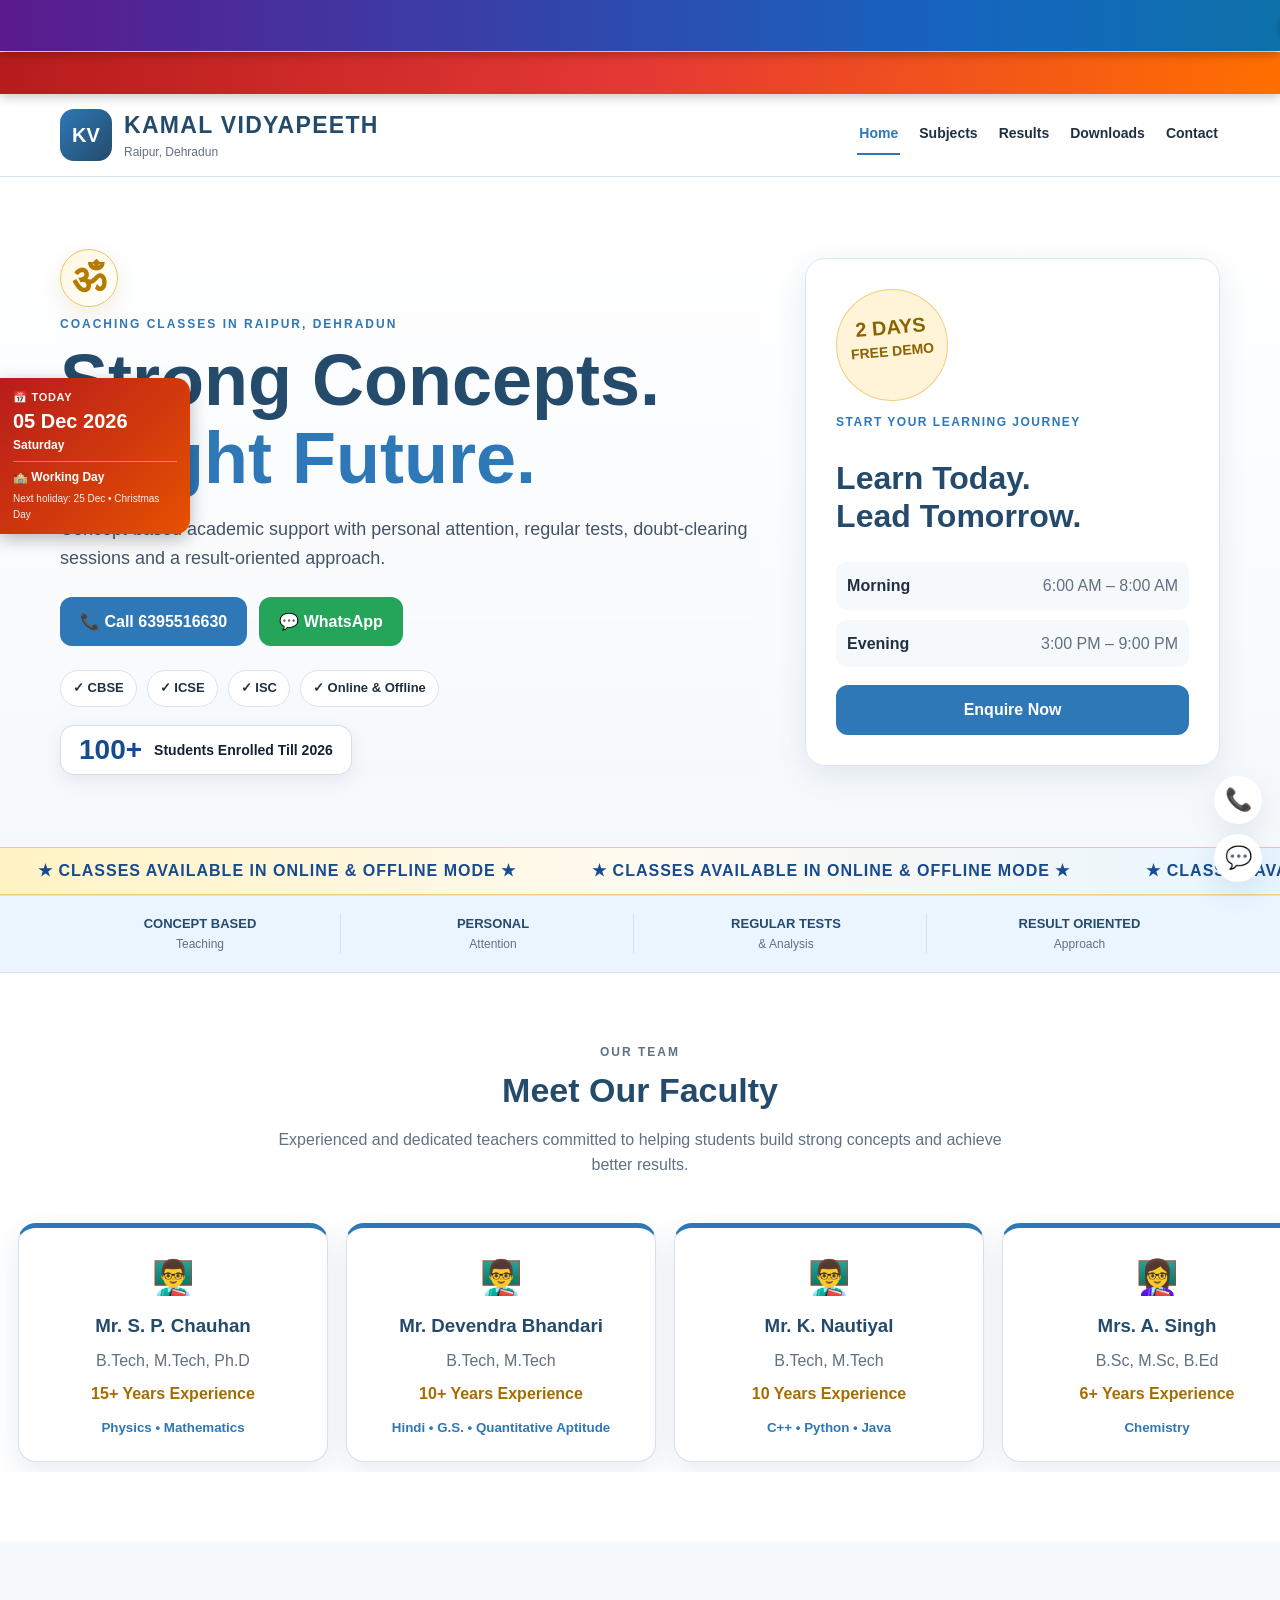
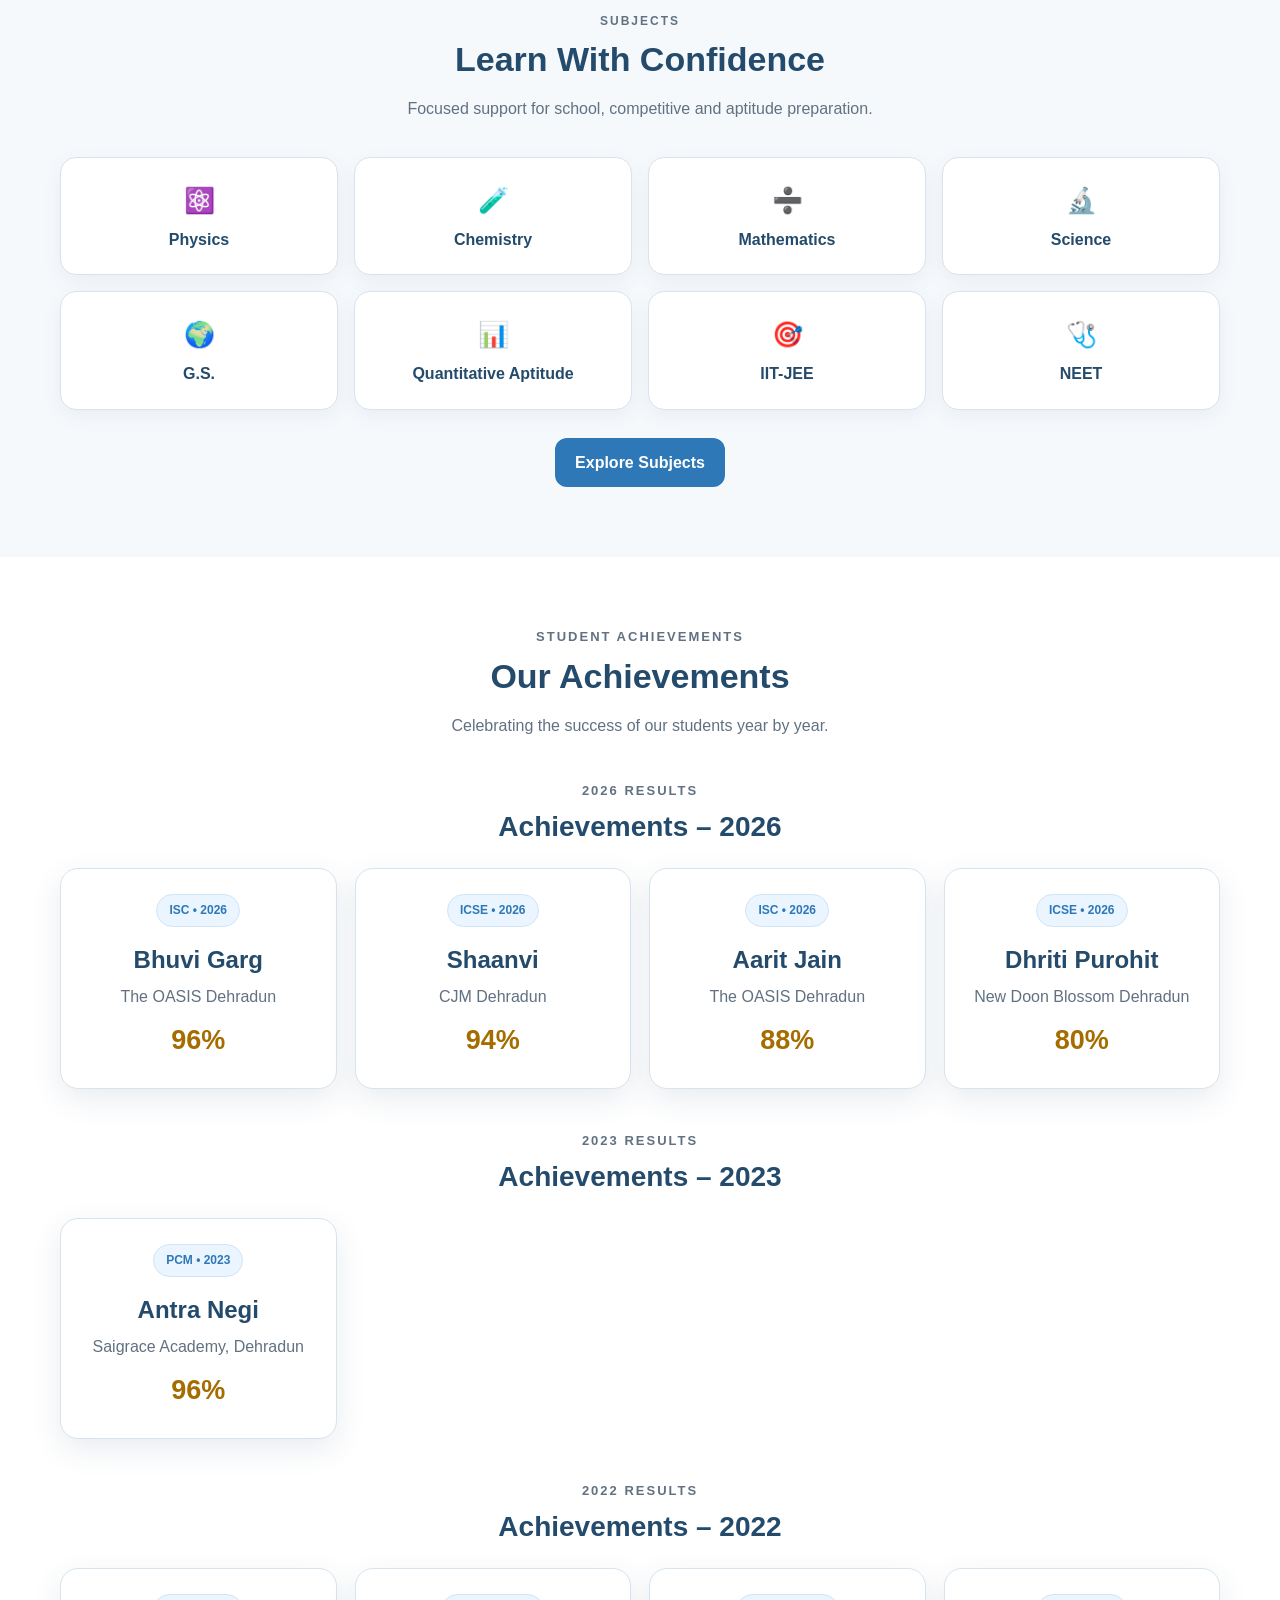
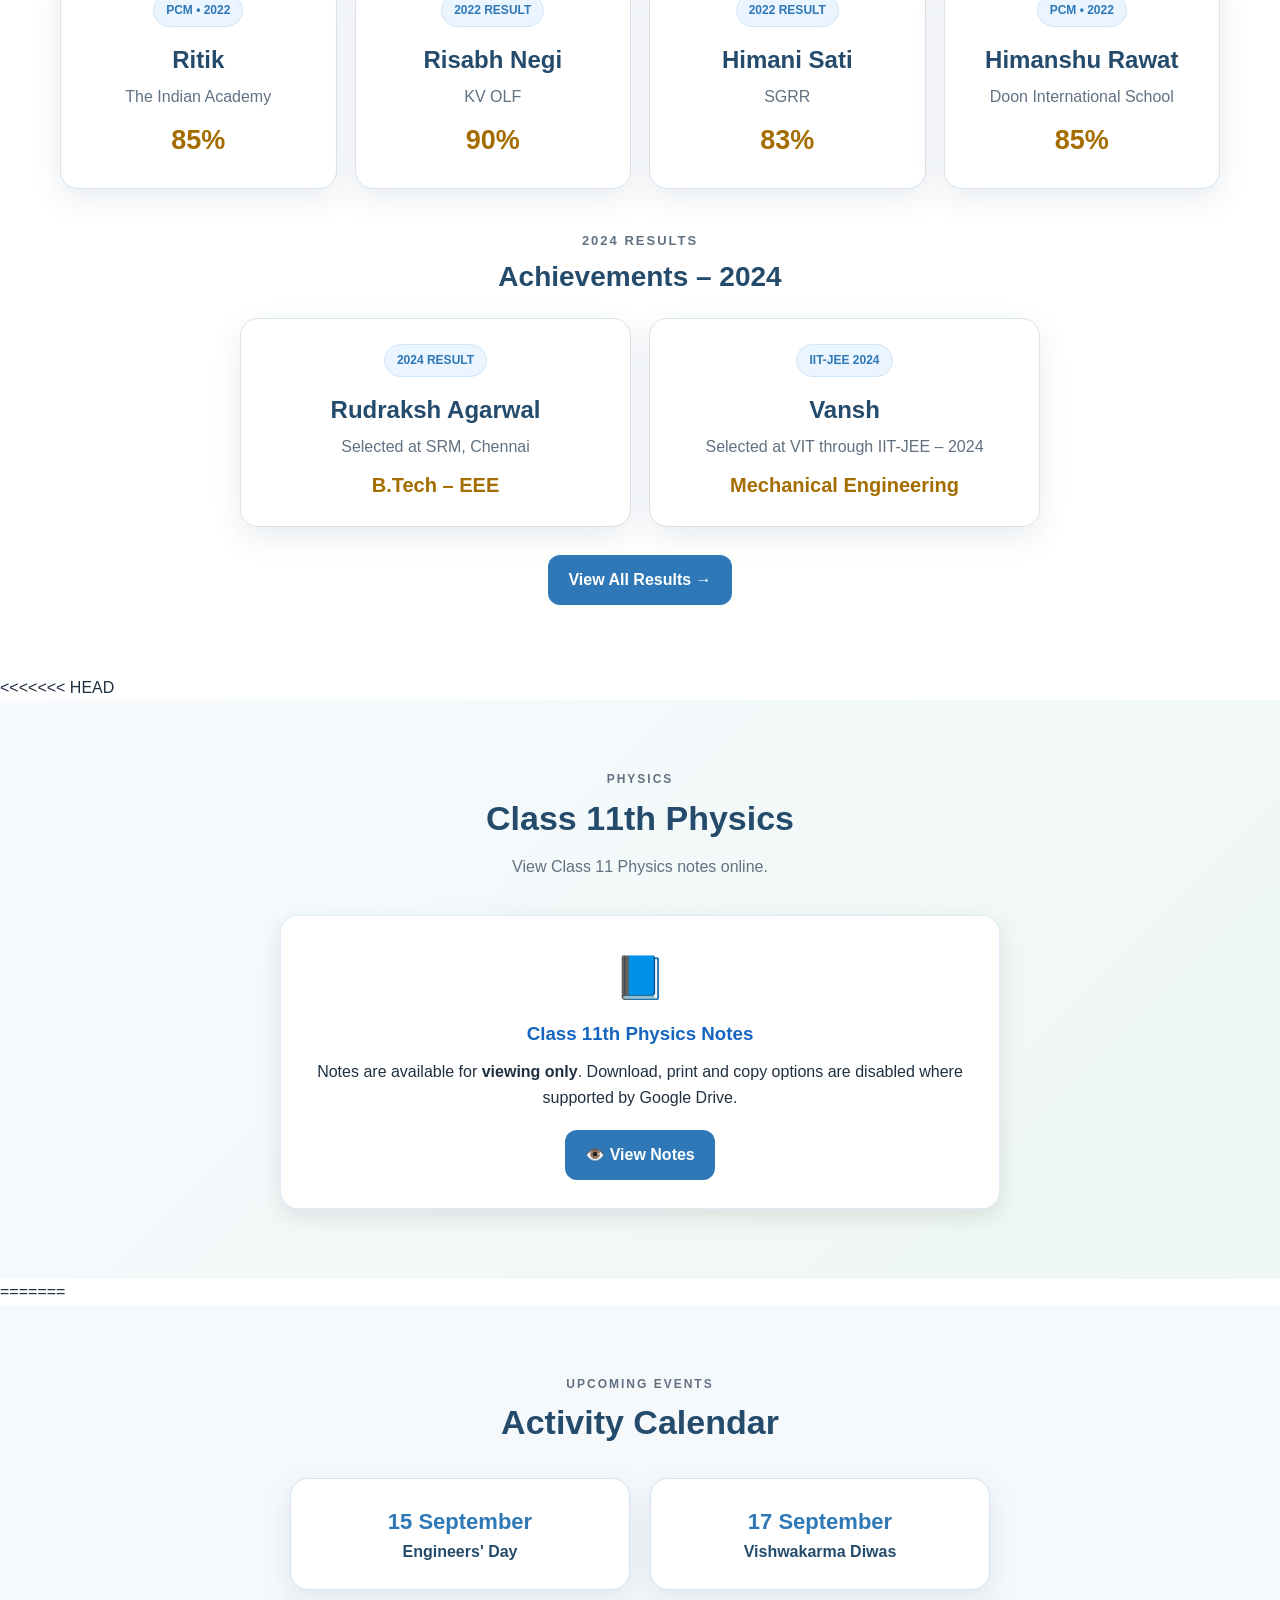
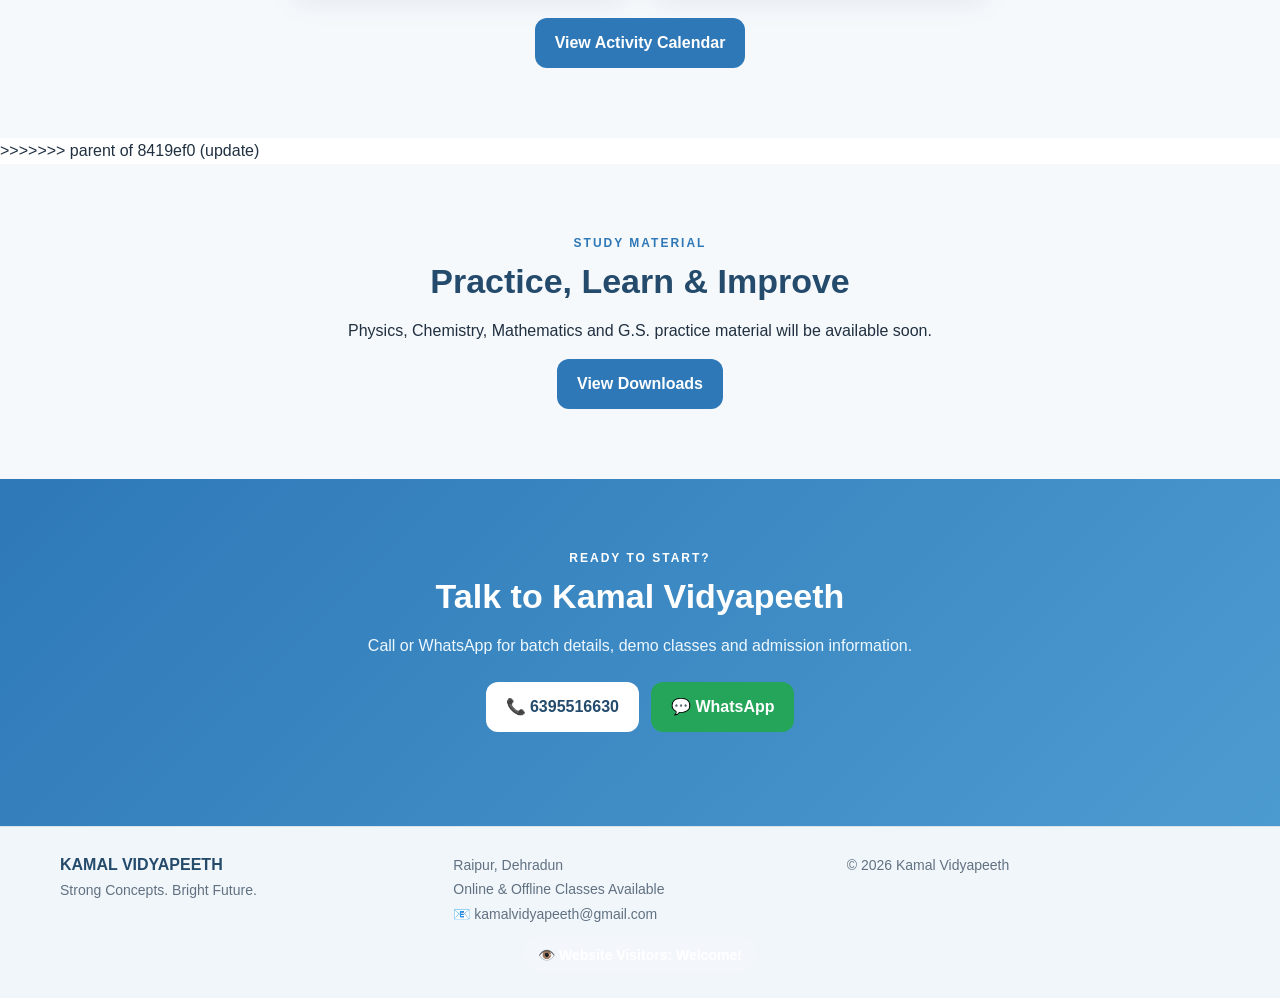
==== commit 31c27bf9: "update" ====
--- a/index.html
+++ b/index.html
@@ -142,49 +142,57 @@
 </style>
 
 <style>
-/* Flashing daily date/holiday display between brand and Home tab */
-.kv-nav-daily-holiday{
-  display:flex;
-  align-items:center;
-  justify-content:center;
-  gap:8px;
-  margin-left:auto;
-  margin-right:10px;
-  padding:7px 11px;
-  border-radius:12px;
+/* Daily 2026 Holiday / Date Widget */
+.kv-daily-holiday{
+  position:fixed;
+  left:0;
+  top:42%;
+  z-index:1000000;
+  width:190px;
+  color:#fff;
   background:linear-gradient(135deg,#b71c1c,#e65100);
-  color:#fff;
-  box-shadow:0 3px 12px rgba(0,0,0,.22);
+  padding:11px 13px;
+  border-radius:0 14px 14px 0;
+  box-shadow:0 5px 18px rgba(0,0,0,.28);
   font-family:Arial,sans-serif;
-  white-space:nowrap;
-  animation:kvNavHolidayFlash 1.5s ease-in-out infinite;
-}
-.kv-nav-date{font-weight:900;font-size:13px}
-.kv-nav-day{font-weight:700;font-size:12px}
-.kv-nav-status{
+  text-align:left;
+  animation:kvHolidayFlash 1.6s ease-in-out infinite;
+}
+.kv-daily-holiday .kv-today{
+  font-size:11px;
   font-weight:800;
-  font-size:11px;
-  padding-left:7px;
-  border-left:1px solid rgba(255,255,255,.4);
-}
-@keyframes kvNavHolidayFlash{
-  0%,100%{opacity:1;transform:scale(1)}
-  50%{opacity:.72;transform:scale(1.025)}
-}
-@media(max-width:900px){
-  .kv-nav-daily-holiday{margin-right:5px;padding:6px 8px;gap:5px}
-  .kv-nav-date{font-size:11px}
-  .kv-nav-day,.kv-nav-status{font-size:10px}
+  letter-spacing:.7px;
+  opacity:.95;
+}
+.kv-daily-holiday .kv-date{
+  font-size:20px;
+  font-weight:900;
+  line-height:1.15;
+  margin:3px 0;
+}
+.kv-daily-holiday .kv-day{
+  font-size:12px;
+  font-weight:700;
+}
+.kv-daily-holiday .kv-status{
+  margin-top:6px;
+  padding-top:6px;
+  border-top:1px solid rgba(255,255,255,.35);
+  font-size:12px;
+  font-weight:800;
+}
+.kv-daily-holiday .kv-next{
+  margin-top:4px;
+  font-size:10px;
+  opacity:.92;
+}
+@keyframes kvHolidayFlash{
+  0%,100%{opacity:1;box-shadow:0 5px 18px rgba(0,0,0,.28)}
+  50%{opacity:.72;box-shadow:0 5px 25px rgba(229,81,0,.65)}
 }
 @media(max-width:600px){
-  .kv-nav-daily-holiday{
-    position:absolute;
-    left:50%;
-    transform:translateX(-50%);
-    margin:0;
-    padding:5px 7px;
-  }
-  .kv-nav-status{display:none}
+  .kv-daily-holiday{width:165px;padding:9px 11px;top:44%}
+  .kv-daily-holiday .kv-date{font-size:17px}
 }
 </style>
 
@@ -223,13 +231,7 @@
 
 <header class="site-header"><nav class="nav container">
   <a class="brand" href="index.html"><span class="brand-mark">KV</span><span><strong>KAMAL VIDYAPEETH</strong><small>Raipur, Dehradun</small></span></a>
-  
-<div class="kv-nav-daily-holiday" id="kvDailyHoliday" aria-live="polite">
-  <span class="kv-nav-date" id="kvDailyDate">--</span>
-  <span class="kv-nav-day" id="kvDailyDay">--</span>
-  <span class="kv-nav-status" id="kvDailyStatus">Checking...</span>
-</div>
-<button class="menu-toggle" aria-label="Open menu" aria-expanded="false">☰</button>
+  <button class="menu-toggle" aria-label="Open menu" aria-expanded="false">☰</button>
   <div class="nav-links"><a class="active" href="index.html">Home</a><a href="physics-maths.html">Subjects</a><a href="results.html">Results</a><a href="study-materials.html">Downloads</a><a href="contact.html">Contact</a></div>
 </nav></header>
 <main>
@@ -307,6 +309,7 @@
 </div>
 <div class="center results-more"><a class="btn btn-primary" href="results.html">View All Results →</a></div>
 </div></section>
+<<<<<<< HEAD
 
 
 <section class="section physics-notes-section">
@@ -331,6 +334,9 @@
   </div>
 </section>
 
+=======
+<section class="section section-alt"><div class="container"><div class="section-heading"><p class="kicker">UPCOMING EVENTS</p><h2>Activity Calendar</h2></div><div class="event-grid"><article><strong>15 September</strong><span>Engineers' Day</span></article><article><strong>17 September</strong><span>Vishwakarma Diwas</span></article></div><div class="center top-gap"><a class="btn btn-primary" href="calendar.html">View Activity Calendar</a></div></div></section>
+>>>>>>> parent of 8419ef0 (update)
 <section class="section section-alt"><div class="container center">
 <p class="kicker">STUDY MATERIAL</p><h2>Practice, Learn &amp; Improve</h2>
 <p>Physics, Chemistry, Mathematics and G.S. practice material will be available soon.</p>
@@ -347,57 +353,83 @@
   .catch(() => document.getElementById("visitor-count").textContent = "Welcome!");
 </script>
 
-
-
+<!-- Automatic Daily 2026 Holiday / Date Display -->
+<div class="kv-daily-holiday" id="kvDailyHoliday" aria-live="polite">
+  <div class="kv-today">📅 TODAY</div>
+  <div class="kv-date" id="kvDailyDate">--</div>
+  <div class="kv-day" id="kvDailyDay">--</div>
+  <div class="kv-status" id="kvDailyStatus">Checking holiday...</div>
+  <div class="kv-next" id="kvDailyNext"></div>
+</div>
 
 <script>
 (function(){
-  const holidays = {
-    "2026-01-26":"Republic Day",
-    "2026-02-15":"Maha Shivratri",
-    "2026-03-03":"Holika Dahan",
-    "2026-03-04":"Holi",
-    "2026-03-21":"Id-ul-Fitr",
-    "2026-03-26":"Ram Navami",
-    "2026-03-31":"Mahavir Jayanti",
-    "2026-04-03":"Good Friday",
-    "2026-04-14":"Dr. B. R. Ambedkar Jayanti",
-    "2026-05-01":"Buddha Purnima",
-    "2026-05-27":"Id-ul-Zuha (Bakrid)",
-    "2026-06-26":"Muharram",
-    "2026-07-16":"Harela",
-    "2026-08-15":"Independence Day",
-    "2026-08-26":"Eid-e-Milad / Milad-un-Nabi",
-    "2026-08-28":"Raksha Bandhan",
-    "2026-09-04":"Janmashtami",
-    "2026-10-02":"Mahatma Gandhi Jayanti",
-    "2026-10-20":"Dussehra (Vijayadashami)",
-    "2026-10-26":"Maharshi Valmiki Jayanti",
-    "2026-11-08":"Diwali",
-    "2026-11-10":"Govardhan Puja",
-    "2026-11-20":"Igas-Bagwal",
-    "2026-11-24":"Guru Nanak Jayanti",
-    "2026-12-25":"Christmas Day"
-  };
-
-  function key(d){
+  /* Uttarakhand 2026 official holiday dates used by this website.
+     The widget automatically uses the visitor's current date. */
+  const holidays = [
+    ["2026-01-26","Republic Day"],
+    ["2026-02-15","Maha Shivratri"],
+    ["2026-03-03","Holika Dahan"],
+    ["2026-03-04","Holi"],
+    ["2026-03-21","Id-ul-Fitr"],
+    ["2026-03-26","Ram Navami"],
+    ["2026-03-31","Mahavir Jayanti"],
+    ["2026-04-03","Good Friday"],
+    ["2026-04-14","Dr. B. R. Ambedkar Jayanti"],
+    ["2026-05-01","Buddha Purnima"],
+    ["2026-05-27","Id-ul-Zuha (Bakrid)"],
+    ["2026-06-26","Muharram"],
+    ["2026-07-16","Harela"],
+    ["2026-08-15","Independence Day"],
+    ["2026-08-26","Eid-e-Milad / Milad-un-Nabi Barawafat"],
+    ["2026-08-28","Raksha Bandhan"],
+    ["2026-09-04","Janmashtami"],
+    ["2026-10-02","Mahatma Gandhi Jayanti"],
+    ["2026-10-20","Dussehra (Vijayadashami)"],
+    ["2026-10-26","Maharshi Valmiki Jayanti"],
+    ["2026-11-08","Diwali"],
+    ["2026-11-10","Diwali (Govardhan Puja)"],
+    ["2026-11-20","Igas-Bagwal"],
+    ["2026-11-24","Guru Nanak Jayanti"],
+    ["2026-12-25","Christmas Day"]
+  ];
+
+  const map = Object.fromEntries(holidays);
+
+  function localKey(d){
     return d.getFullYear()+"-"+String(d.getMonth()+1).padStart(2,"0")+"-"+String(d.getDate()).padStart(2,"0");
   }
 
   function updateDaily(){
     const now = new Date();
-    const today = key(now);
+    const key = localKey(now);
 
     document.getElementById("kvDailyDate").textContent =
       now.toLocaleDateString("en-IN",{day:"2-digit",month:"short",year:"numeric"});
     document.getElementById("kvDailyDay").textContent =
-      now.toLocaleDateString("en-IN",{weekday:"short"});
-
-    document.getElementById("kvDailyStatus").textContent =
-      holidays[today] ? "🎉 "+holidays[today] : "🏫 Working Day";
+      now.toLocaleDateString("en-IN",{weekday:"long"});
+
+    if (map[key]) {
+      document.getElementById("kvDailyStatus").textContent = "🎉 Holiday: " + map[key];
+    } else {
+      document.getElementById("kvDailyStatus").textContent = "🏫 Working Day";
+    }
+
+    let next = null;
+    for(const [date,name] of holidays){
+      if(date > key){ next = [date,name]; break; }
+    }
+    if(next){
+      const nd = new Date(next[0]+"T00:00:00");
+      document.getElementById("kvDailyNext").textContent =
+        "Next holiday: "+nd.toLocaleDateString("en-IN",{day:"2-digit",month:"short"})+" • "+next[1];
+    } else {
+      document.getElementById("kvDailyNext").textContent = "2026 holiday list completed";
+    }
   }
 
   updateDaily();
+  /* Refresh automatically at midnight / if the page remains open. */
   setInterval(updateDaily, 60000);
 })();
 </script>
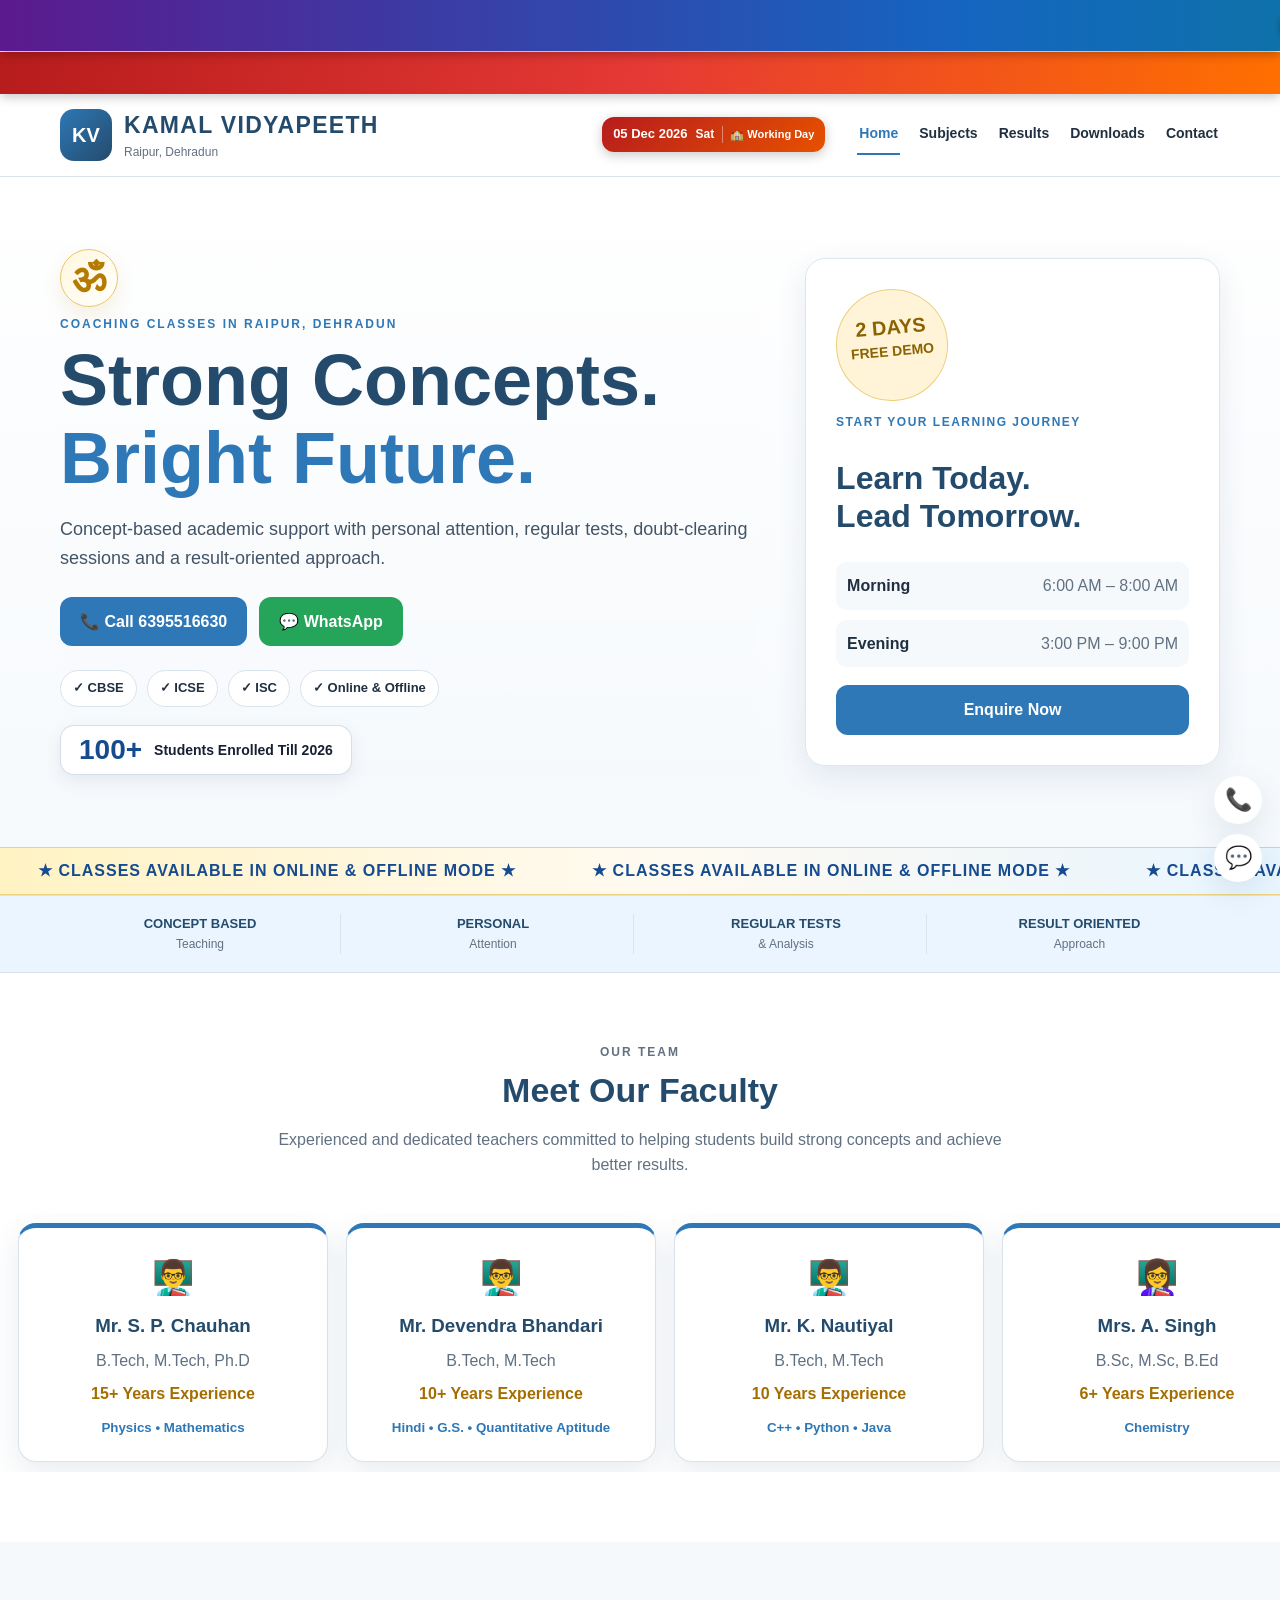
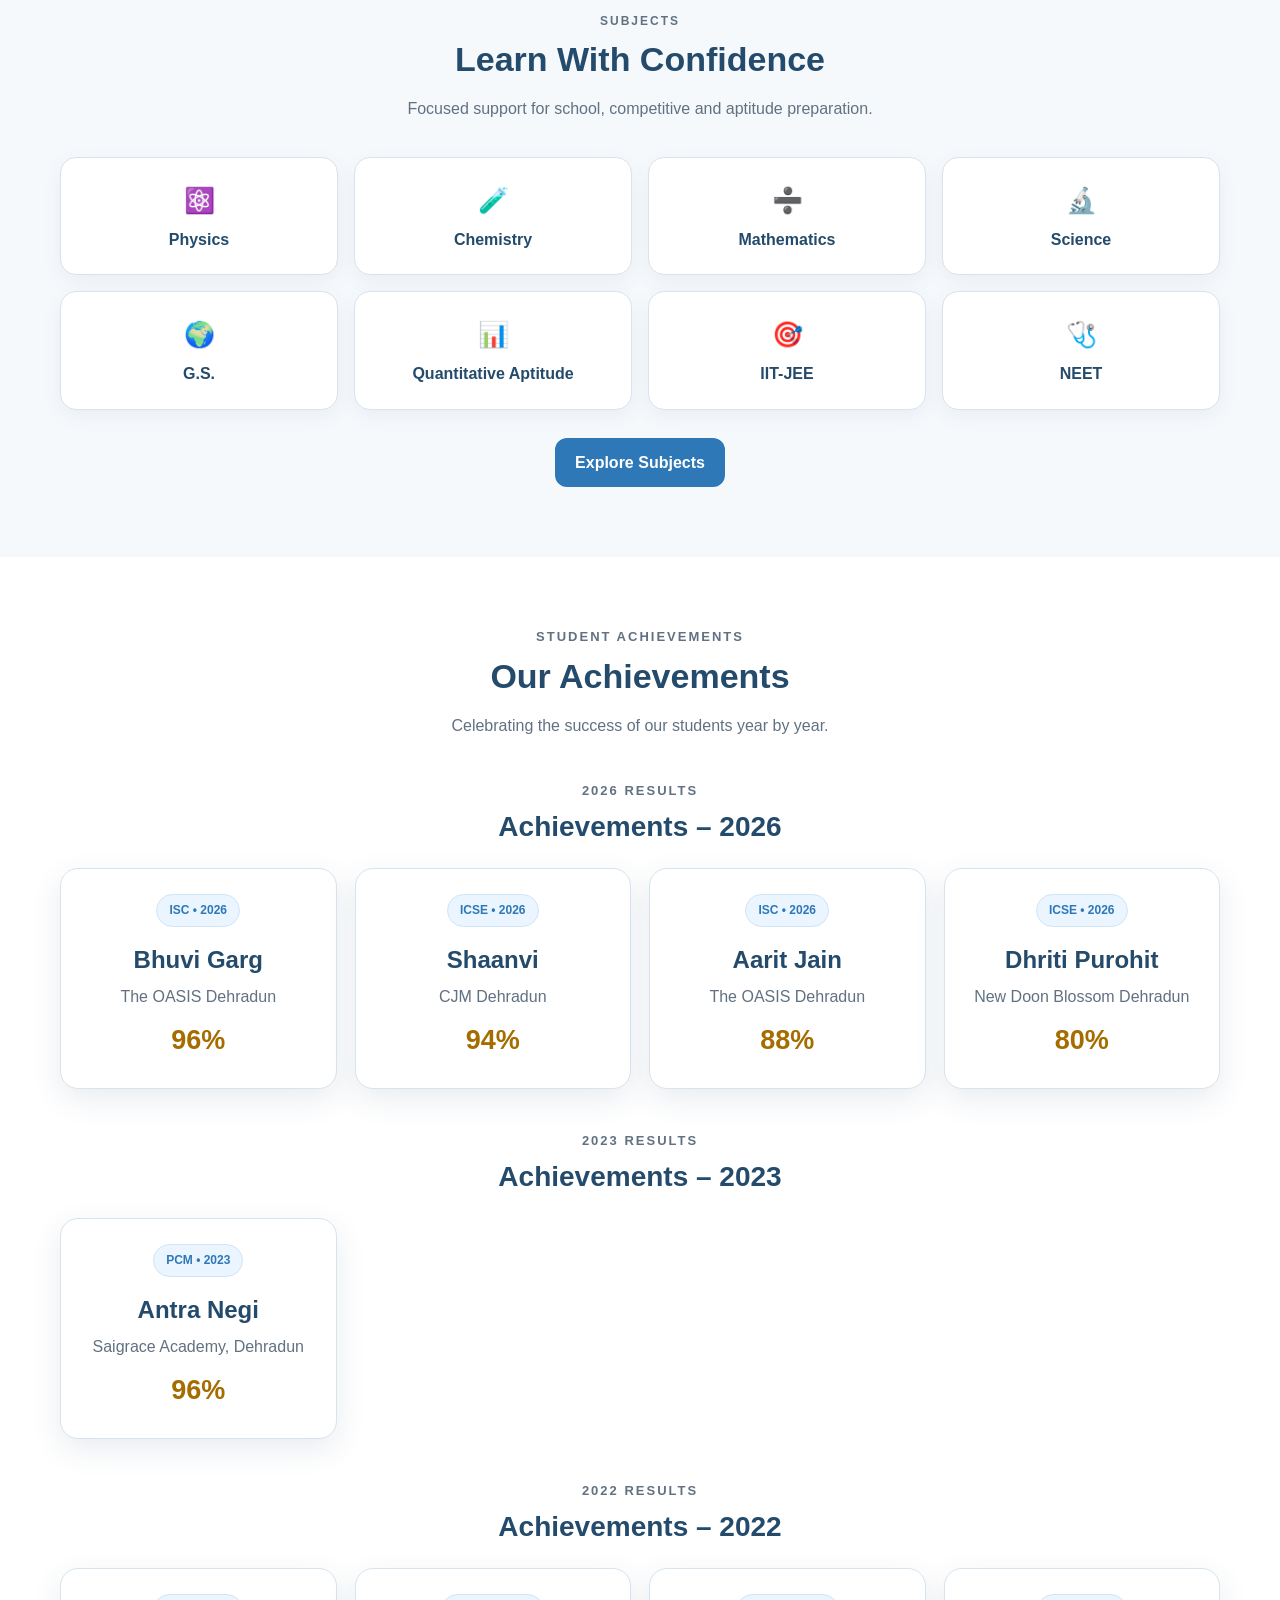
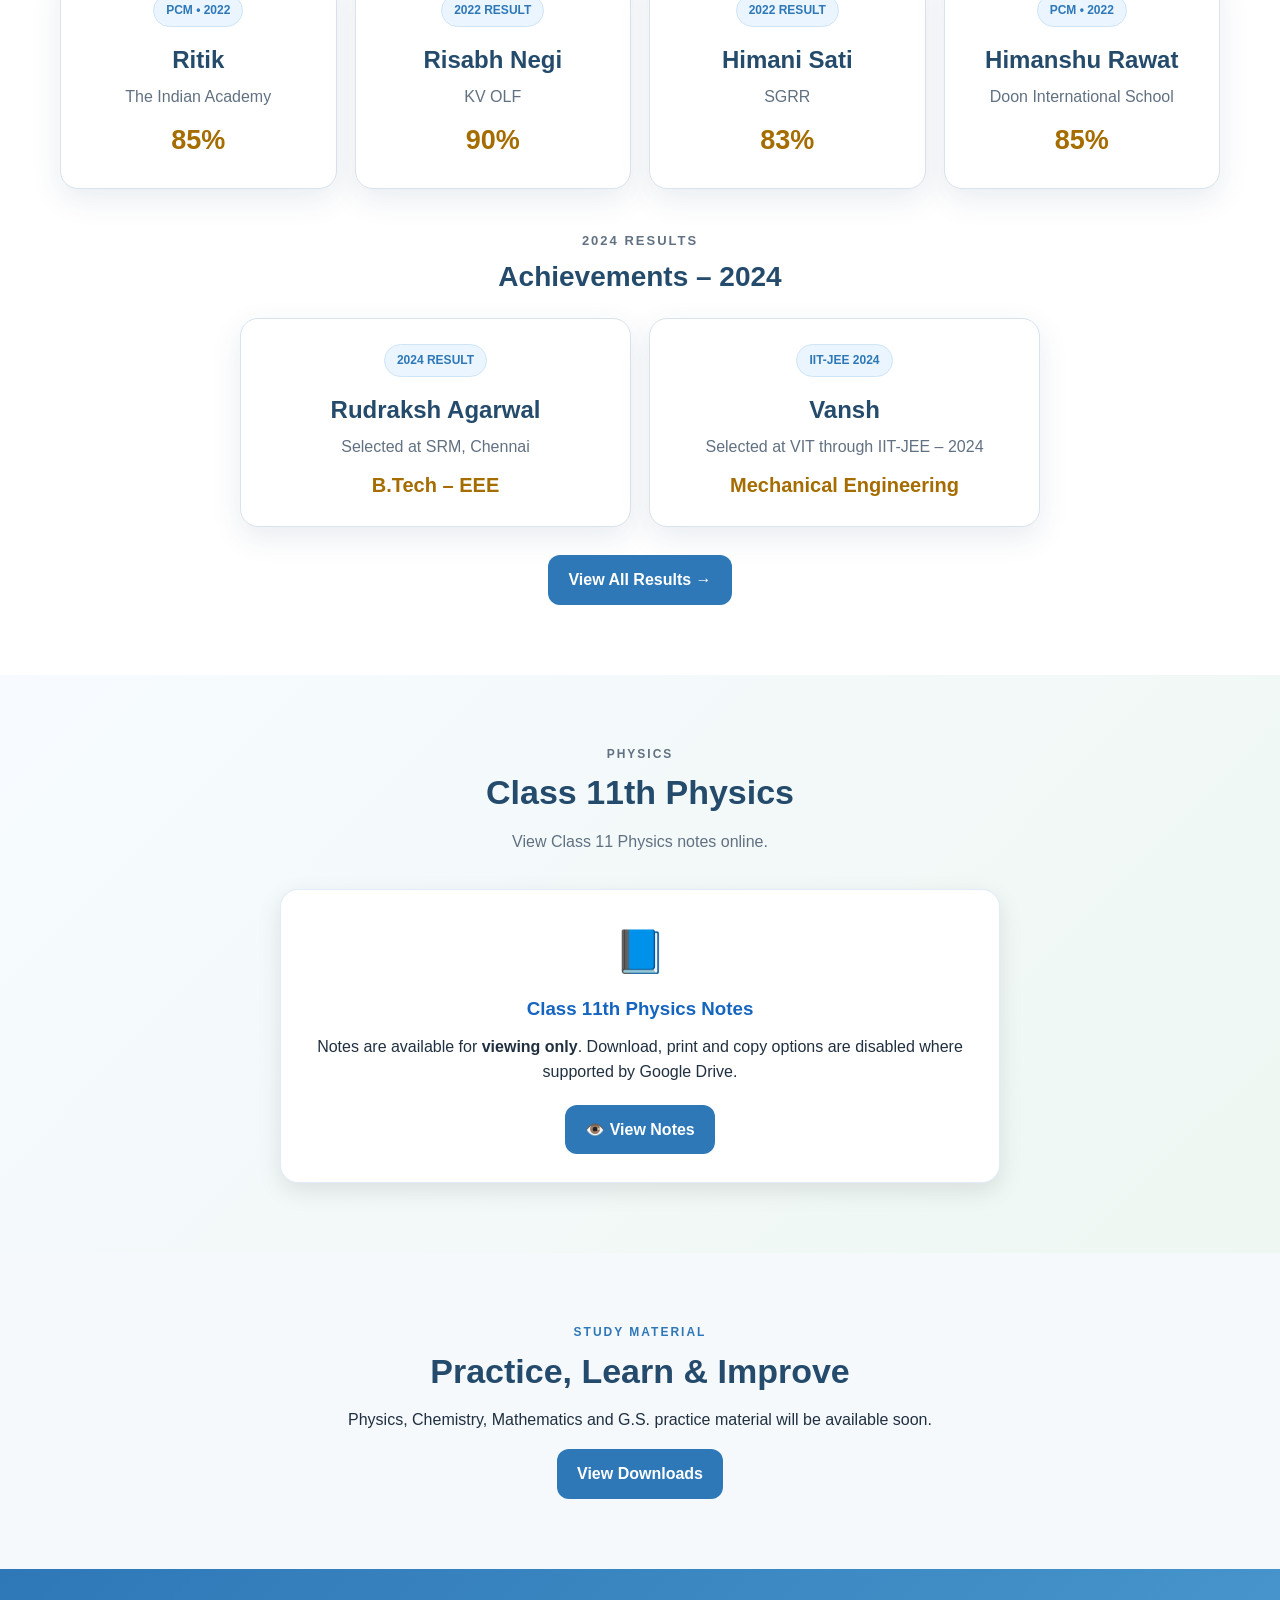
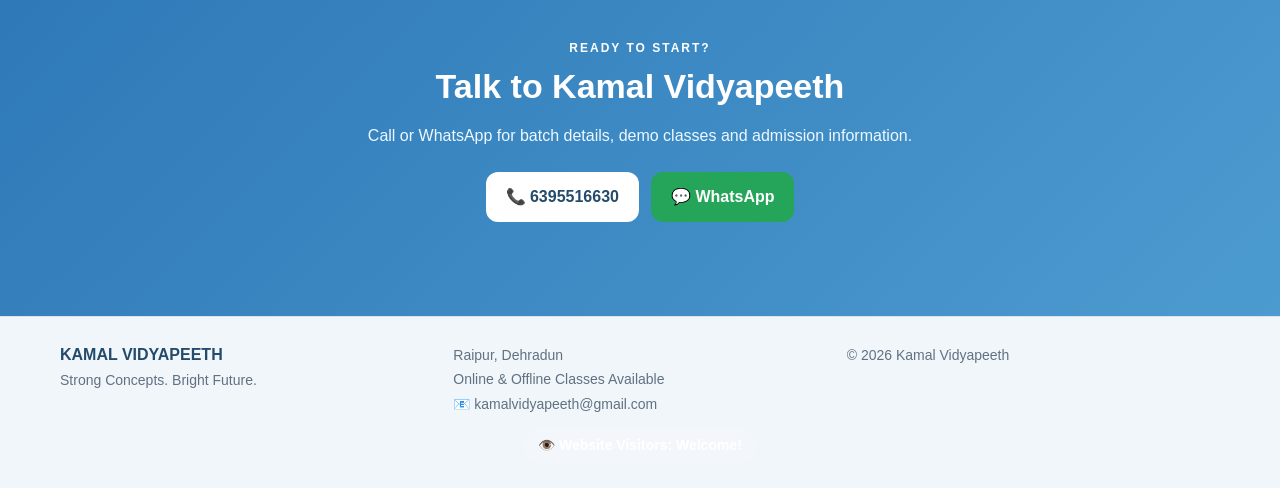
==== commit 62e96cb9: "update" ====
--- a/index.html
+++ b/index.html
@@ -142,57 +142,49 @@
 </style>
 
 <style>
-/* Daily 2026 Holiday / Date Widget */
-.kv-daily-holiday{
-  position:fixed;
-  left:0;
-  top:42%;
-  z-index:1000000;
-  width:190px;
+/* Flashing daily date/holiday display between brand and Home tab */
+.kv-nav-daily-holiday{
+  display:flex;
+  align-items:center;
+  justify-content:center;
+  gap:8px;
+  margin-left:auto;
+  margin-right:10px;
+  padding:7px 11px;
+  border-radius:12px;
+  background:linear-gradient(135deg,#b71c1c,#e65100);
   color:#fff;
-  background:linear-gradient(135deg,#b71c1c,#e65100);
-  padding:11px 13px;
-  border-radius:0 14px 14px 0;
-  box-shadow:0 5px 18px rgba(0,0,0,.28);
+  box-shadow:0 3px 12px rgba(0,0,0,.22);
   font-family:Arial,sans-serif;
-  text-align:left;
-  animation:kvHolidayFlash 1.6s ease-in-out infinite;
-}
-.kv-daily-holiday .kv-today{
+  white-space:nowrap;
+  animation:kvNavHolidayFlash 1.5s ease-in-out infinite;
+}
+.kv-nav-date{font-weight:900;font-size:13px}
+.kv-nav-day{font-weight:700;font-size:12px}
+.kv-nav-status{
+  font-weight:800;
   font-size:11px;
-  font-weight:800;
-  letter-spacing:.7px;
-  opacity:.95;
-}
-.kv-daily-holiday .kv-date{
-  font-size:20px;
-  font-weight:900;
-  line-height:1.15;
-  margin:3px 0;
-}
-.kv-daily-holiday .kv-day{
-  font-size:12px;
-  font-weight:700;
-}
-.kv-daily-holiday .kv-status{
-  margin-top:6px;
-  padding-top:6px;
-  border-top:1px solid rgba(255,255,255,.35);
-  font-size:12px;
-  font-weight:800;
-}
-.kv-daily-holiday .kv-next{
-  margin-top:4px;
-  font-size:10px;
-  opacity:.92;
-}
-@keyframes kvHolidayFlash{
-  0%,100%{opacity:1;box-shadow:0 5px 18px rgba(0,0,0,.28)}
-  50%{opacity:.72;box-shadow:0 5px 25px rgba(229,81,0,.65)}
+  padding-left:7px;
+  border-left:1px solid rgba(255,255,255,.4);
+}
+@keyframes kvNavHolidayFlash{
+  0%,100%{opacity:1;transform:scale(1)}
+  50%{opacity:.72;transform:scale(1.025)}
+}
+@media(max-width:900px){
+  .kv-nav-daily-holiday{margin-right:5px;padding:6px 8px;gap:5px}
+  .kv-nav-date{font-size:11px}
+  .kv-nav-day,.kv-nav-status{font-size:10px}
 }
 @media(max-width:600px){
-  .kv-daily-holiday{width:165px;padding:9px 11px;top:44%}
-  .kv-daily-holiday .kv-date{font-size:17px}
+  .kv-nav-daily-holiday{
+    position:absolute;
+    left:50%;
+    transform:translateX(-50%);
+    margin:0;
+    padding:5px 7px;
+  }
+  .kv-nav-status{display:none}
 }
 </style>
 
@@ -231,7 +223,13 @@
 
 <header class="site-header"><nav class="nav container">
   <a class="brand" href="index.html"><span class="brand-mark">KV</span><span><strong>KAMAL VIDYAPEETH</strong><small>Raipur, Dehradun</small></span></a>
-  <button class="menu-toggle" aria-label="Open menu" aria-expanded="false">☰</button>
+  
+<div class="kv-nav-daily-holiday" id="kvDailyHoliday" aria-live="polite">
+  <span class="kv-nav-date" id="kvDailyDate">--</span>
+  <span class="kv-nav-day" id="kvDailyDay">--</span>
+  <span class="kv-nav-status" id="kvDailyStatus">Checking...</span>
+</div>
+<button class="menu-toggle" aria-label="Open menu" aria-expanded="false">☰</button>
   <div class="nav-links"><a class="active" href="index.html">Home</a><a href="physics-maths.html">Subjects</a><a href="results.html">Results</a><a href="study-materials.html">Downloads</a><a href="contact.html">Contact</a></div>
 </nav></header>
 <main>
@@ -309,7 +307,6 @@
 </div>
 <div class="center results-more"><a class="btn btn-primary" href="results.html">View All Results →</a></div>
 </div></section>
-<<<<<<< HEAD
 
 
 <section class="section physics-notes-section">
@@ -334,9 +331,6 @@
   </div>
 </section>
 
-=======
-<section class="section section-alt"><div class="container"><div class="section-heading"><p class="kicker">UPCOMING EVENTS</p><h2>Activity Calendar</h2></div><div class="event-grid"><article><strong>15 September</strong><span>Engineers' Day</span></article><article><strong>17 September</strong><span>Vishwakarma Diwas</span></article></div><div class="center top-gap"><a class="btn btn-primary" href="calendar.html">View Activity Calendar</a></div></div></section>
->>>>>>> parent of 8419ef0 (update)
 <section class="section section-alt"><div class="container center">
 <p class="kicker">STUDY MATERIAL</p><h2>Practice, Learn &amp; Improve</h2>
 <p>Physics, Chemistry, Mathematics and G.S. practice material will be available soon.</p>
@@ -353,83 +347,57 @@
   .catch(() => document.getElementById("visitor-count").textContent = "Welcome!");
 </script>
 
-<!-- Automatic Daily 2026 Holiday / Date Display -->
-<div class="kv-daily-holiday" id="kvDailyHoliday" aria-live="polite">
-  <div class="kv-today">📅 TODAY</div>
-  <div class="kv-date" id="kvDailyDate">--</div>
-  <div class="kv-day" id="kvDailyDay">--</div>
-  <div class="kv-status" id="kvDailyStatus">Checking holiday...</div>
-  <div class="kv-next" id="kvDailyNext"></div>
-</div>
+
+
 
 <script>
 (function(){
-  /* Uttarakhand 2026 official holiday dates used by this website.
-     The widget automatically uses the visitor's current date. */
-  const holidays = [
-    ["2026-01-26","Republic Day"],
-    ["2026-02-15","Maha Shivratri"],
-    ["2026-03-03","Holika Dahan"],
-    ["2026-03-04","Holi"],
-    ["2026-03-21","Id-ul-Fitr"],
-    ["2026-03-26","Ram Navami"],
-    ["2026-03-31","Mahavir Jayanti"],
-    ["2026-04-03","Good Friday"],
-    ["2026-04-14","Dr. B. R. Ambedkar Jayanti"],
-    ["2026-05-01","Buddha Purnima"],
-    ["2026-05-27","Id-ul-Zuha (Bakrid)"],
-    ["2026-06-26","Muharram"],
-    ["2026-07-16","Harela"],
-    ["2026-08-15","Independence Day"],
-    ["2026-08-26","Eid-e-Milad / Milad-un-Nabi Barawafat"],
-    ["2026-08-28","Raksha Bandhan"],
-    ["2026-09-04","Janmashtami"],
-    ["2026-10-02","Mahatma Gandhi Jayanti"],
-    ["2026-10-20","Dussehra (Vijayadashami)"],
-    ["2026-10-26","Maharshi Valmiki Jayanti"],
-    ["2026-11-08","Diwali"],
-    ["2026-11-10","Diwali (Govardhan Puja)"],
-    ["2026-11-20","Igas-Bagwal"],
-    ["2026-11-24","Guru Nanak Jayanti"],
-    ["2026-12-25","Christmas Day"]
-  ];
-
-  const map = Object.fromEntries(holidays);
-
-  function localKey(d){
+  const holidays = {
+    "2026-01-26":"Republic Day",
+    "2026-02-15":"Maha Shivratri",
+    "2026-03-03":"Holika Dahan",
+    "2026-03-04":"Holi",
+    "2026-03-21":"Id-ul-Fitr",
+    "2026-03-26":"Ram Navami",
+    "2026-03-31":"Mahavir Jayanti",
+    "2026-04-03":"Good Friday",
+    "2026-04-14":"Dr. B. R. Ambedkar Jayanti",
+    "2026-05-01":"Buddha Purnima",
+    "2026-05-27":"Id-ul-Zuha (Bakrid)",
+    "2026-06-26":"Muharram",
+    "2026-07-16":"Harela",
+    "2026-08-15":"Independence Day",
+    "2026-08-26":"Eid-e-Milad / Milad-un-Nabi",
+    "2026-08-28":"Raksha Bandhan",
+    "2026-09-04":"Janmashtami",
+    "2026-10-02":"Mahatma Gandhi Jayanti",
+    "2026-10-20":"Dussehra (Vijayadashami)",
+    "2026-10-26":"Maharshi Valmiki Jayanti",
+    "2026-11-08":"Diwali",
+    "2026-11-10":"Govardhan Puja",
+    "2026-11-20":"Igas-Bagwal",
+    "2026-11-24":"Guru Nanak Jayanti",
+    "2026-12-25":"Christmas Day"
+  };
+
+  function key(d){
     return d.getFullYear()+"-"+String(d.getMonth()+1).padStart(2,"0")+"-"+String(d.getDate()).padStart(2,"0");
   }
 
   function updateDaily(){
     const now = new Date();
-    const key = localKey(now);
+    const today = key(now);
 
     document.getElementById("kvDailyDate").textContent =
       now.toLocaleDateString("en-IN",{day:"2-digit",month:"short",year:"numeric"});
     document.getElementById("kvDailyDay").textContent =
-      now.toLocaleDateString("en-IN",{weekday:"long"});
-
-    if (map[key]) {
-      document.getElementById("kvDailyStatus").textContent = "🎉 Holiday: " + map[key];
-    } else {
-      document.getElementById("kvDailyStatus").textContent = "🏫 Working Day";
-    }
-
-    let next = null;
-    for(const [date,name] of holidays){
-      if(date > key){ next = [date,name]; break; }
-    }
-    if(next){
-      const nd = new Date(next[0]+"T00:00:00");
-      document.getElementById("kvDailyNext").textContent =
-        "Next holiday: "+nd.toLocaleDateString("en-IN",{day:"2-digit",month:"short"})+" • "+next[1];
-    } else {
-      document.getElementById("kvDailyNext").textContent = "2026 holiday list completed";
-    }
+      now.toLocaleDateString("en-IN",{weekday:"short"});
+
+    document.getElementById("kvDailyStatus").textContent =
+      holidays[today] ? "🎉 "+holidays[today] : "🏫 Working Day";
   }
 
   updateDaily();
-  /* Refresh automatically at midnight / if the page remains open. */
   setInterval(updateDaily, 60000);
 })();
 </script>
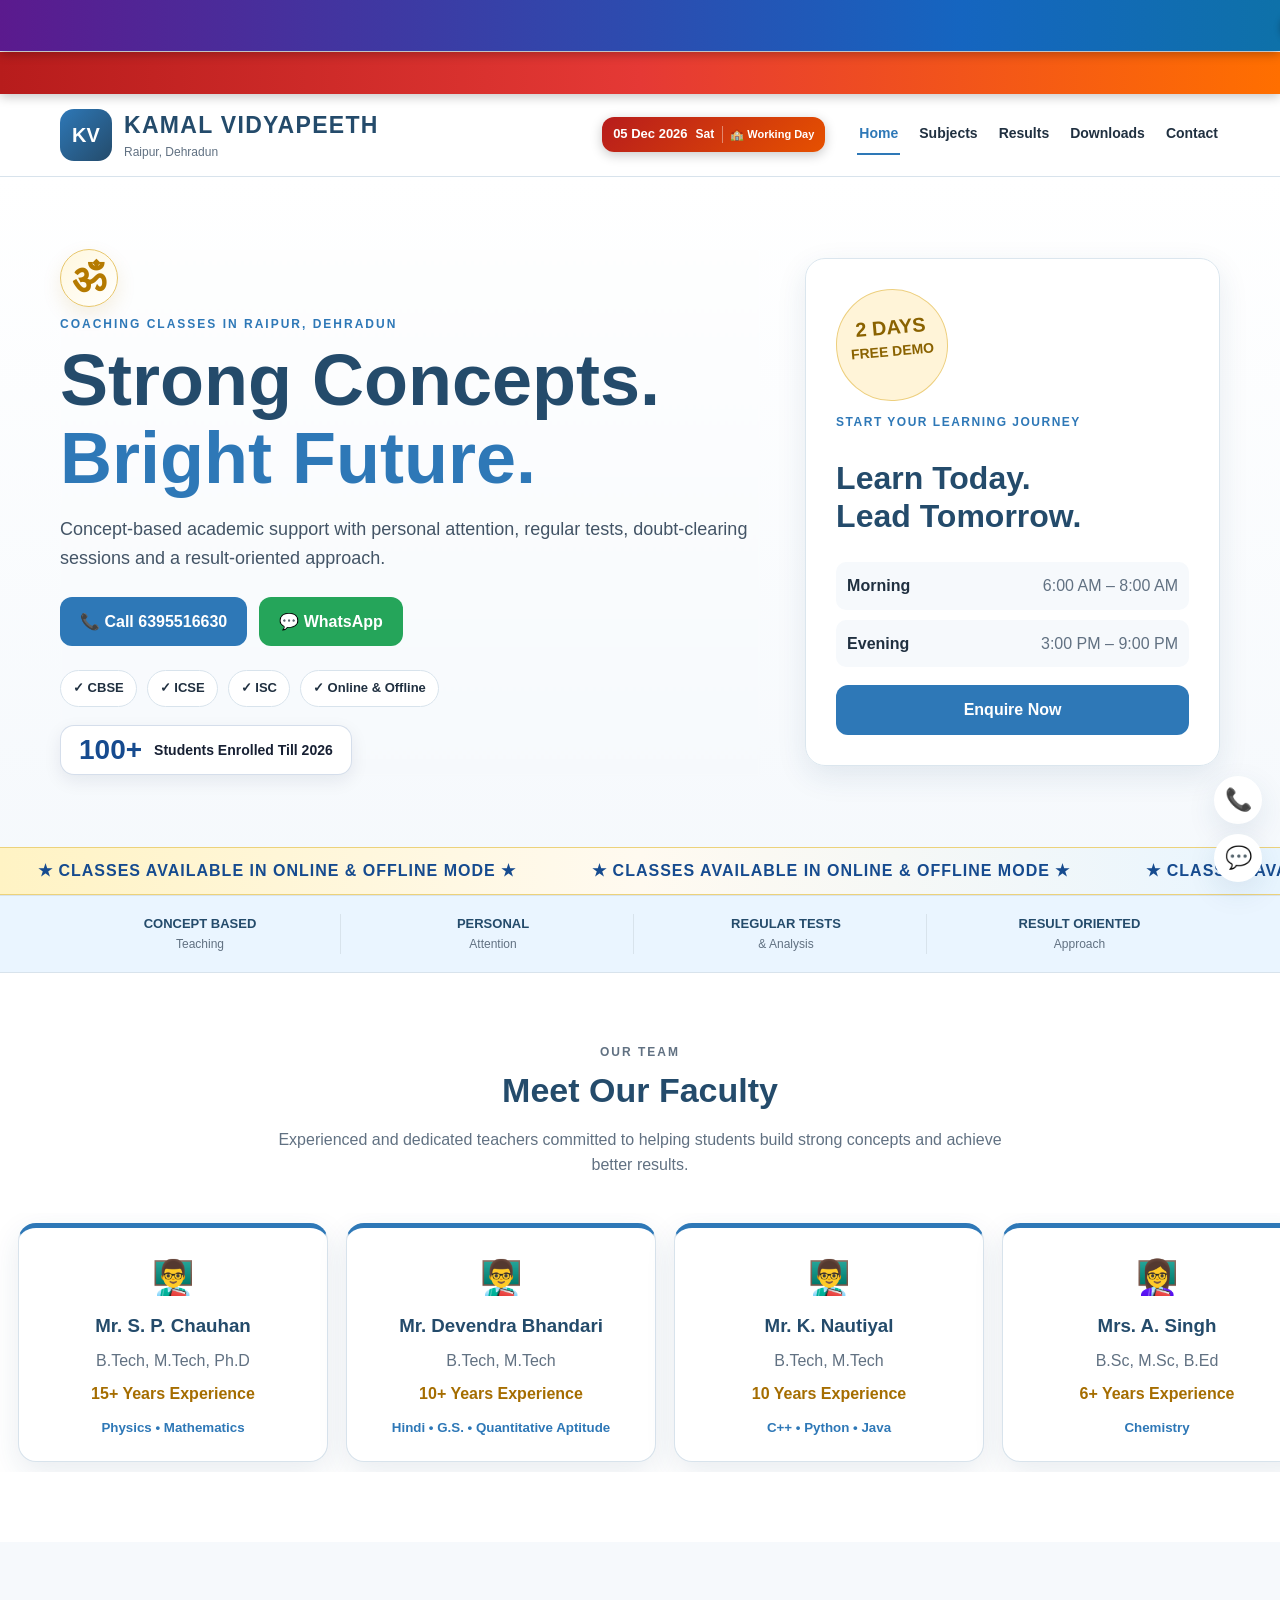
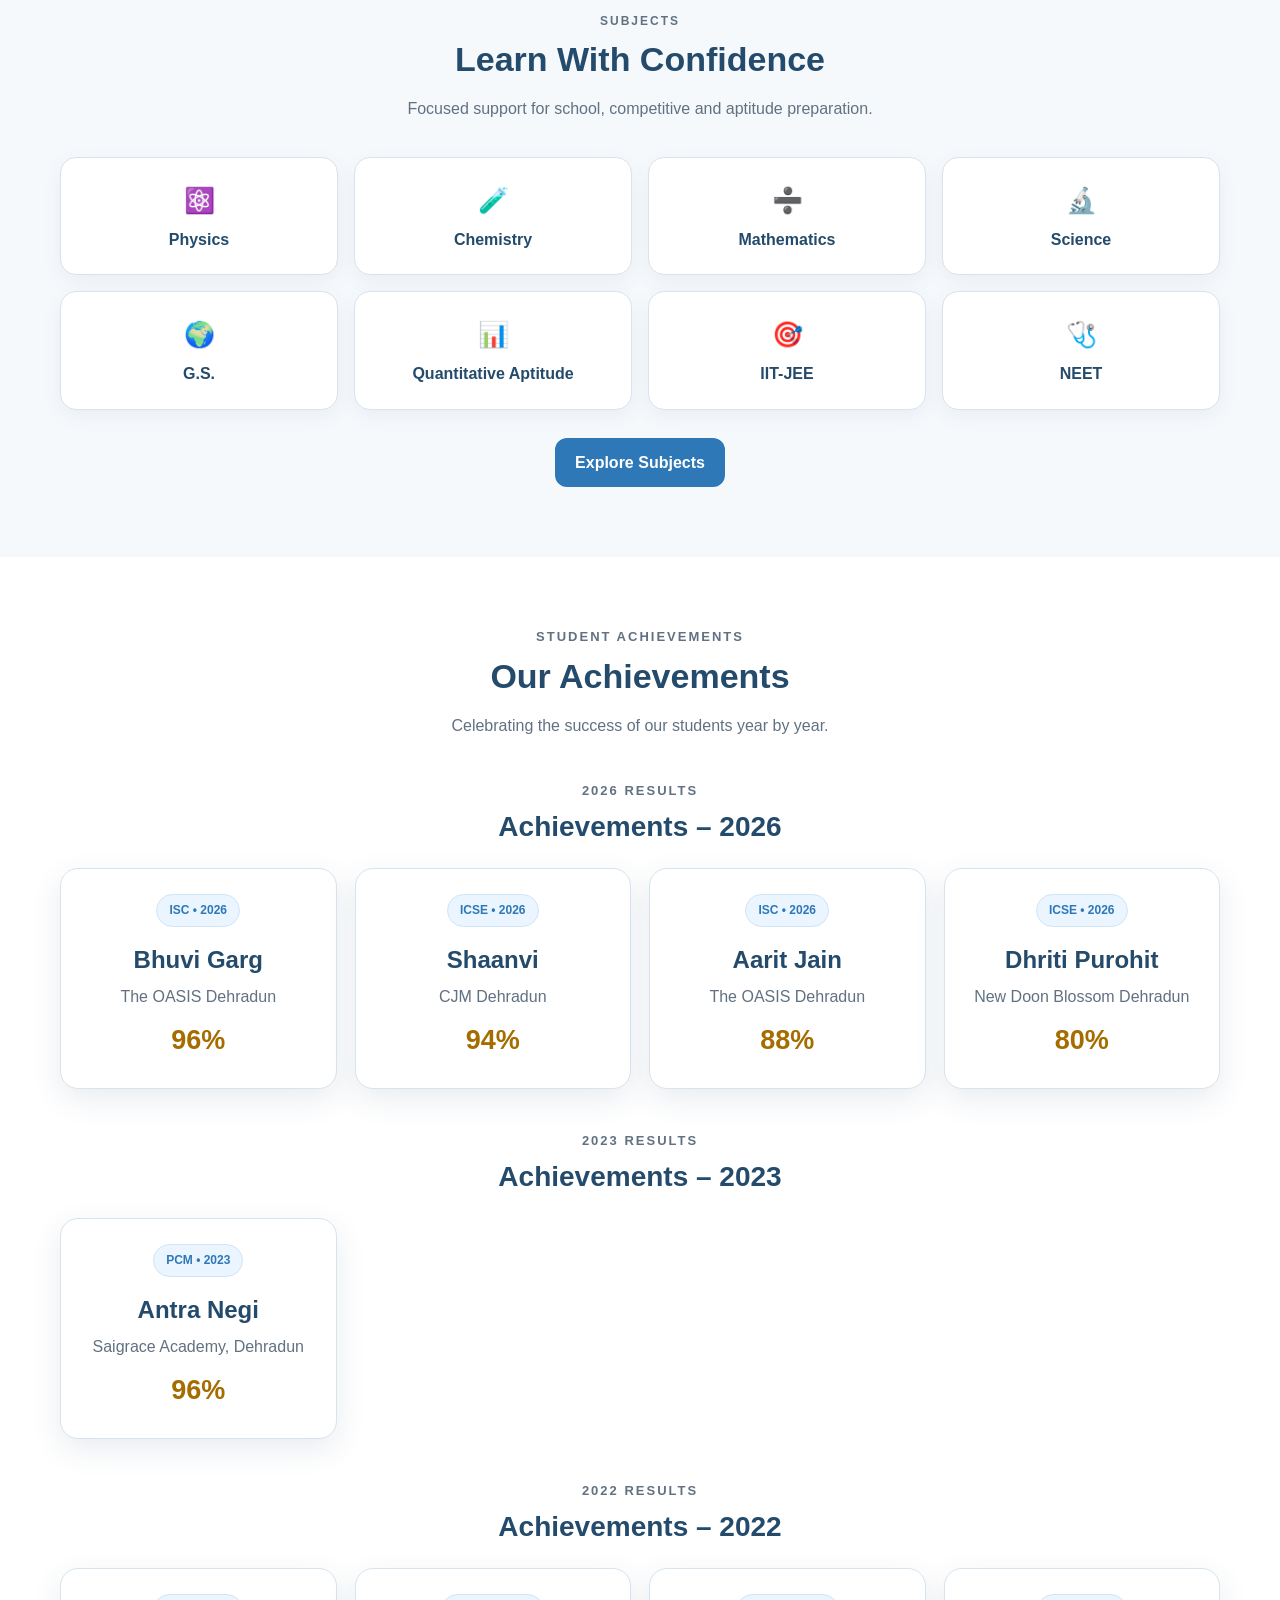
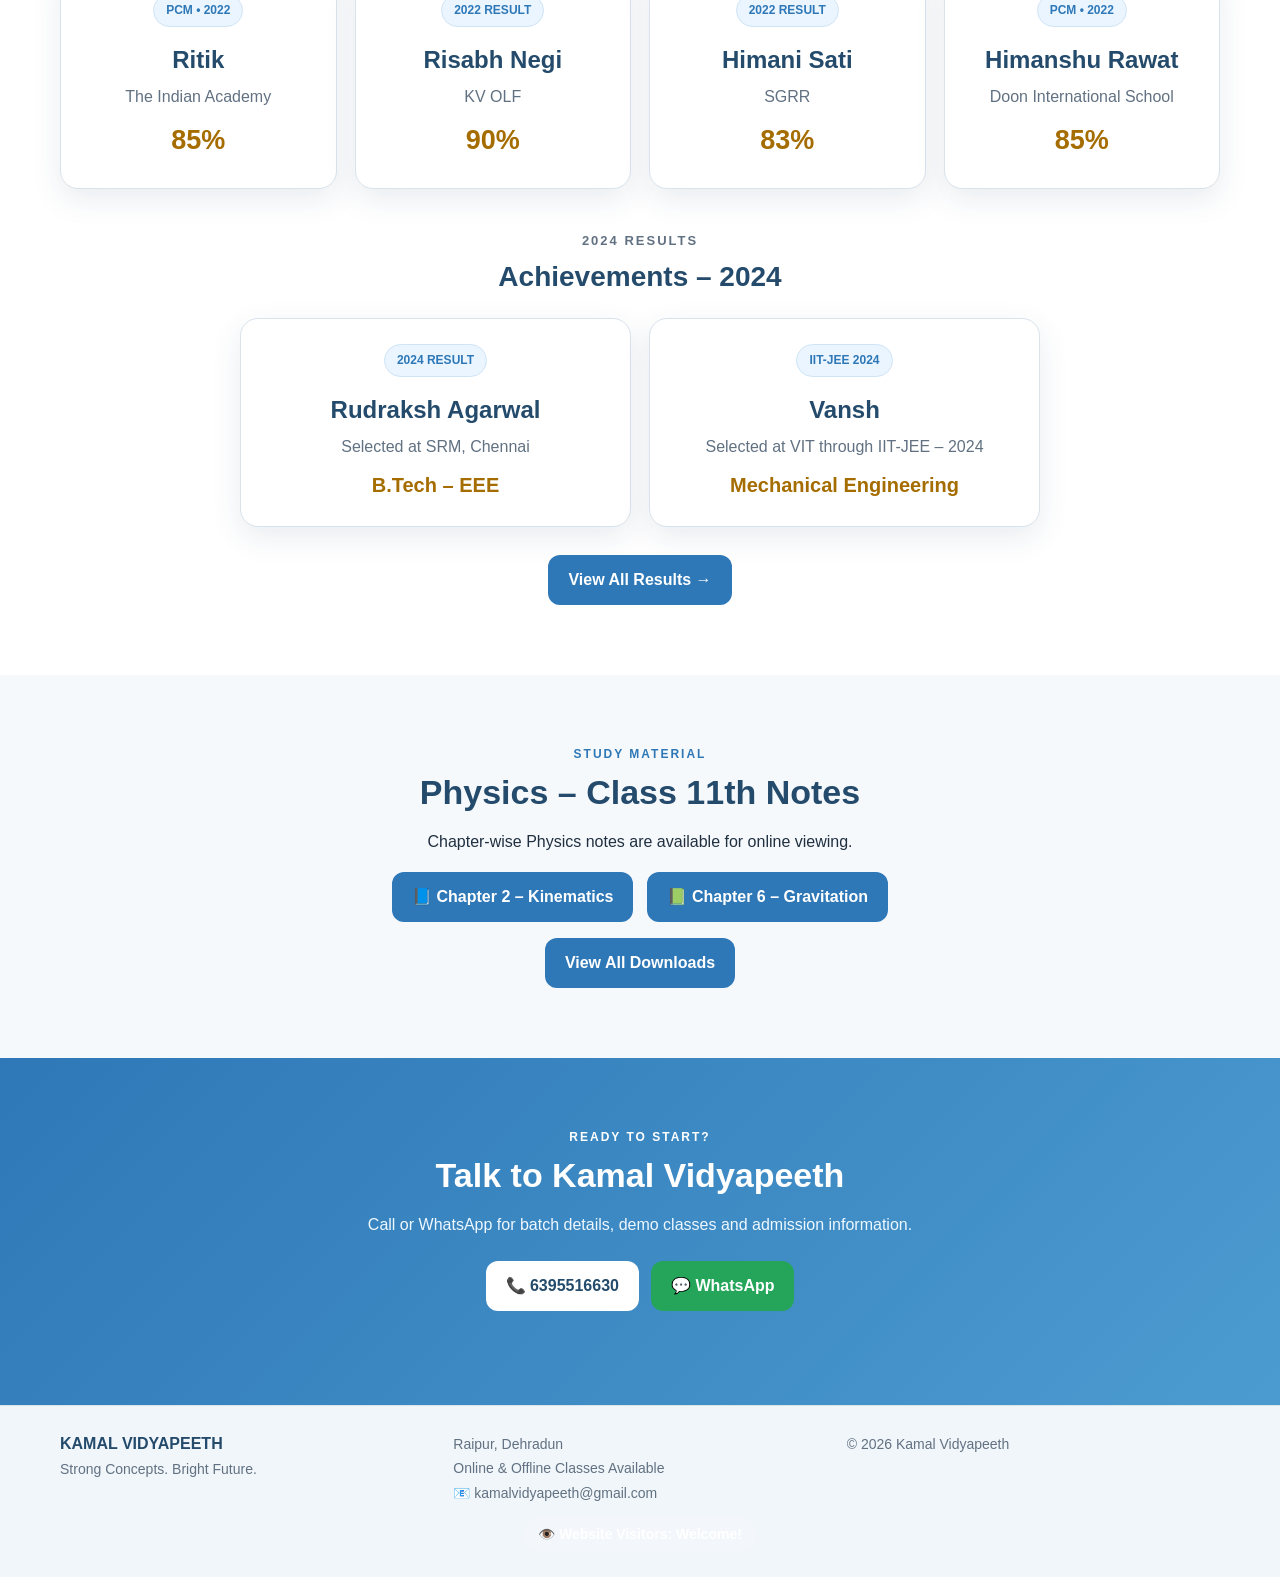
==== commit 98b50f5c: "update" ====
--- a/index.html
+++ b/index.html
@@ -188,27 +188,13 @@
 }
 </style>
 
-
-<style>
-/* Class 11 Physics Notes */
-.physics-notes-section{
-  background:linear-gradient(135deg,#f7fbff,#eef7f2);
-}
-.physics-notes-section .notes-card{
-  border:1px solid rgba(21,101,192,.12);
-}
-.physics-notes-section .notes-card h3{
-  color:#1565c0;
-}
-</style>
-
 </head>
 <body>
 
 <div id="thought-of-the-day">
   <div class="thought-track">
     <span class="label">✨ THOUGHT OF THE DAY</span>
-    “A system cannot transform man; man always transforms the system.”
+    “Learn from yesterday, live for today, hope for tomorrow.”
   </div>
 </div>
 
@@ -308,33 +294,21 @@
 <div class="center results-more"><a class="btn btn-primary" href="results.html">View All Results →</a></div>
 </div></section>
 
-
-<section class="section physics-notes-section">
-  <div class="container">
-    <div class="section-heading">
-      <p class="kicker">PHYSICS</p>
-      <h2>Class 11th Physics</h2>
-      <p>View Class 11 Physics notes online.</p>
-    </div>
-
-    <div class="notes-card" style="max-width:720px;margin:0 auto;padding:28px;border-radius:18px;background:#ffffff;box-shadow:0 8px 25px rgba(0,0,0,.10);text-align:center;">
-      <div style="font-size:42px;margin-bottom:8px;">📘</div>
-      <h3 style="margin:8px 0 10px;">Class 11th Physics Notes</h3>
-      <p style="margin:0 0 20px;">Notes are available for <strong>viewing only</strong>. Download, print and copy options are disabled where supported by Google Drive.</p>
-      <a class="btn btn-primary"
-         href="https://drive.google.com/drive/folders/10h1zN_z6UfrTkdtxJqSfXG681pzqIb85"
-         target="_blank"
-         rel="noopener">
-         👁️ View Notes
-      </a>
-    </div>
-  </div>
-</section>
-
 <section class="section section-alt"><div class="container center">
-<p class="kicker">STUDY MATERIAL</p><h2>Practice, Learn &amp; Improve</h2>
-<p>Physics, Chemistry, Mathematics and G.S. practice material will be available soon.</p>
-<a class="btn btn-primary" href="study-materials.html">View Downloads</a>
+  <p class="kicker">STUDY MATERIAL</p>
+  <h2>Physics – Class 11th Notes</h2>
+  <p>Chapter-wise Physics notes are available for online viewing.</p>
+  <div style="display:flex;justify-content:center;gap:14px;flex-wrap:wrap;margin-top:18px;">
+    <a class="btn btn-primary" href="https://drive.google.com/drive/u/1/folders/1tzoJrQqgv6hSujhFRi6fHnFqku0wEJWv" target="_blank" rel="noopener">
+      📘 Chapter 2 – Kinematics
+    </a>
+    <a class="btn btn-primary" href="https://drive.google.com/drive/u/1/folders/1_tbCLfta5wVYy6HNZ7qkxb1Cjgohic2T" target="_blank" rel="noopener">
+      📗 Chapter 6 – Gravitation
+    </a>
+  </div>
+  <div style="margin-top:16px;">
+    <a class="btn btn-primary" href="study-materials.html">View All Downloads</a>
+  </div>
 </div></section>
 <section class="section contact-section"><div class="container center"><p class="kicker light">READY TO START?</p><h2>Talk to Kamal Vidyapeeth</h2><p>Call or WhatsApp for batch details, demo classes and admission information.</p><div class="hero-actions center-actions"><a class="btn btn-light" href="tel:+916395516630">📞 6395516630</a><a class="btn btn-whatsapp" href="https://wa.me/916395516630?text=Hello%20Kamal%20Vidyapeeth" target="_blank" rel="noopener">💬 WhatsApp</a></div></div></section>
 </main>
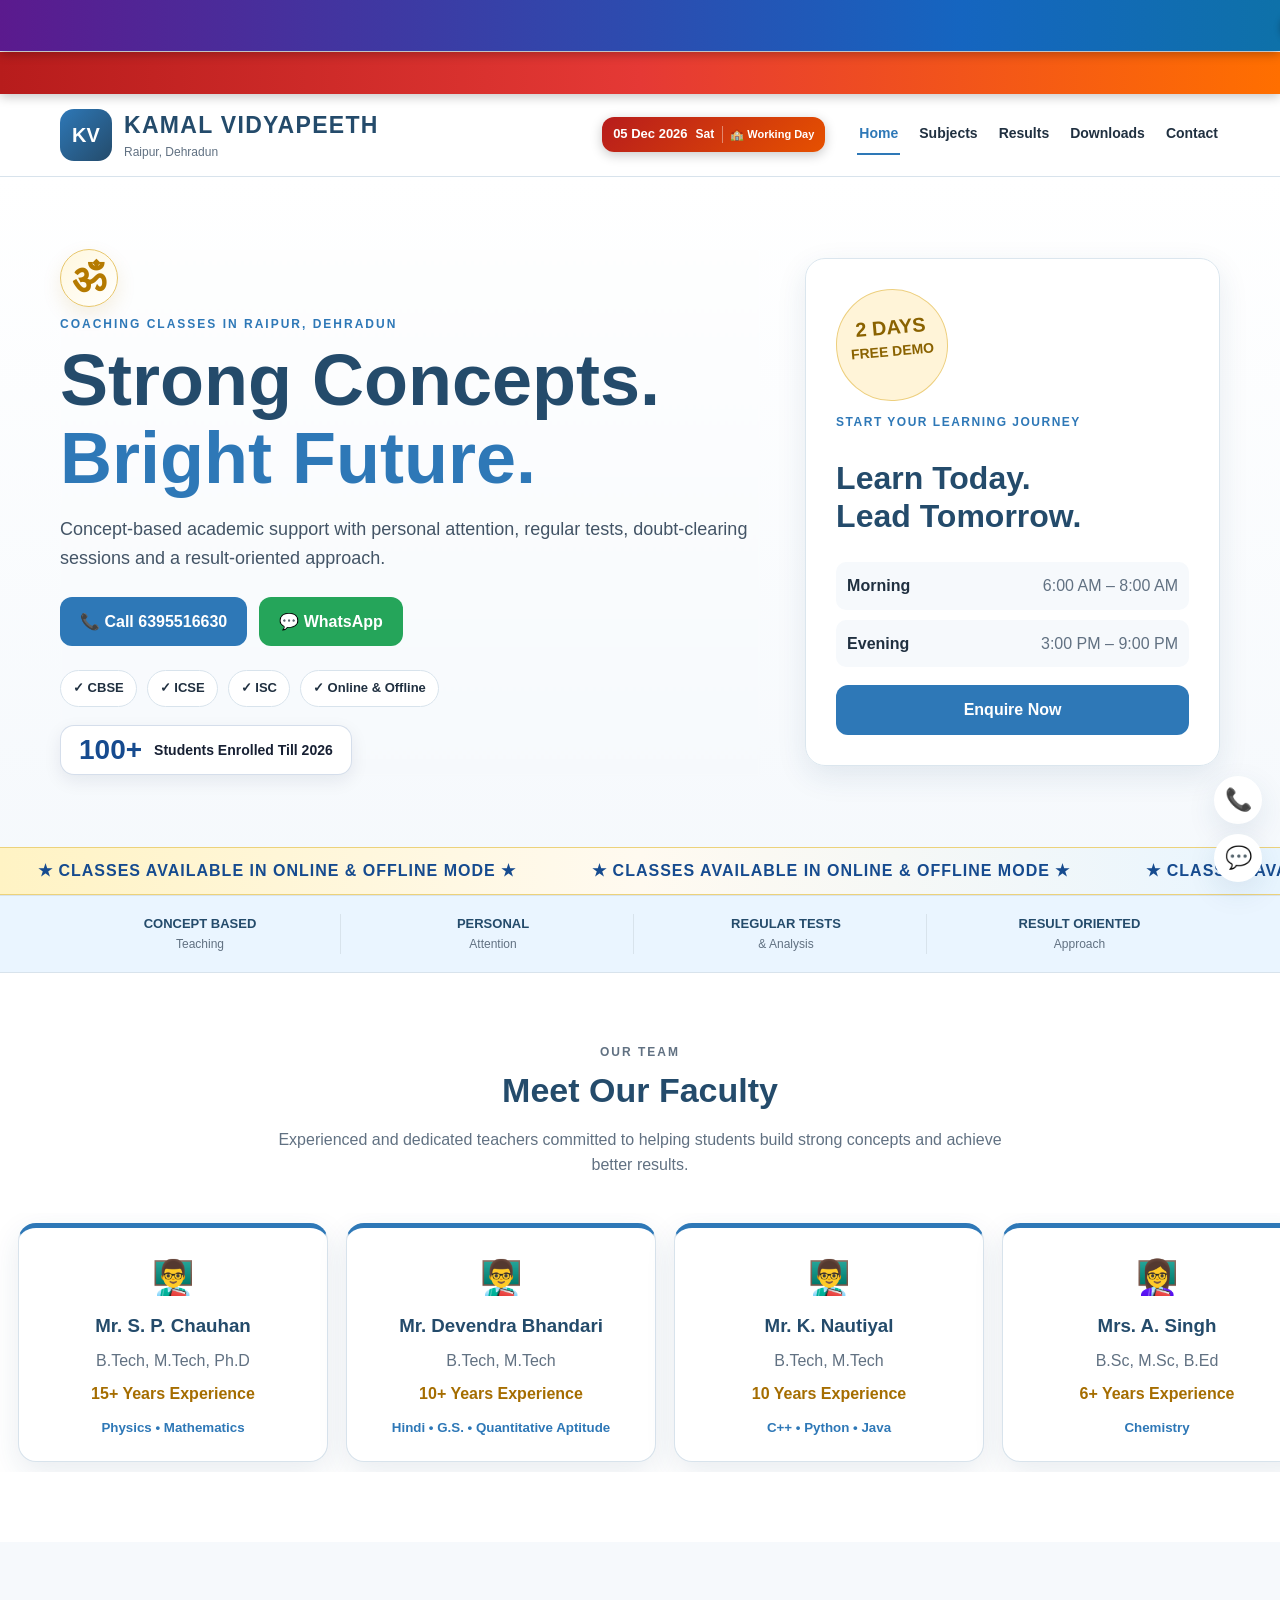
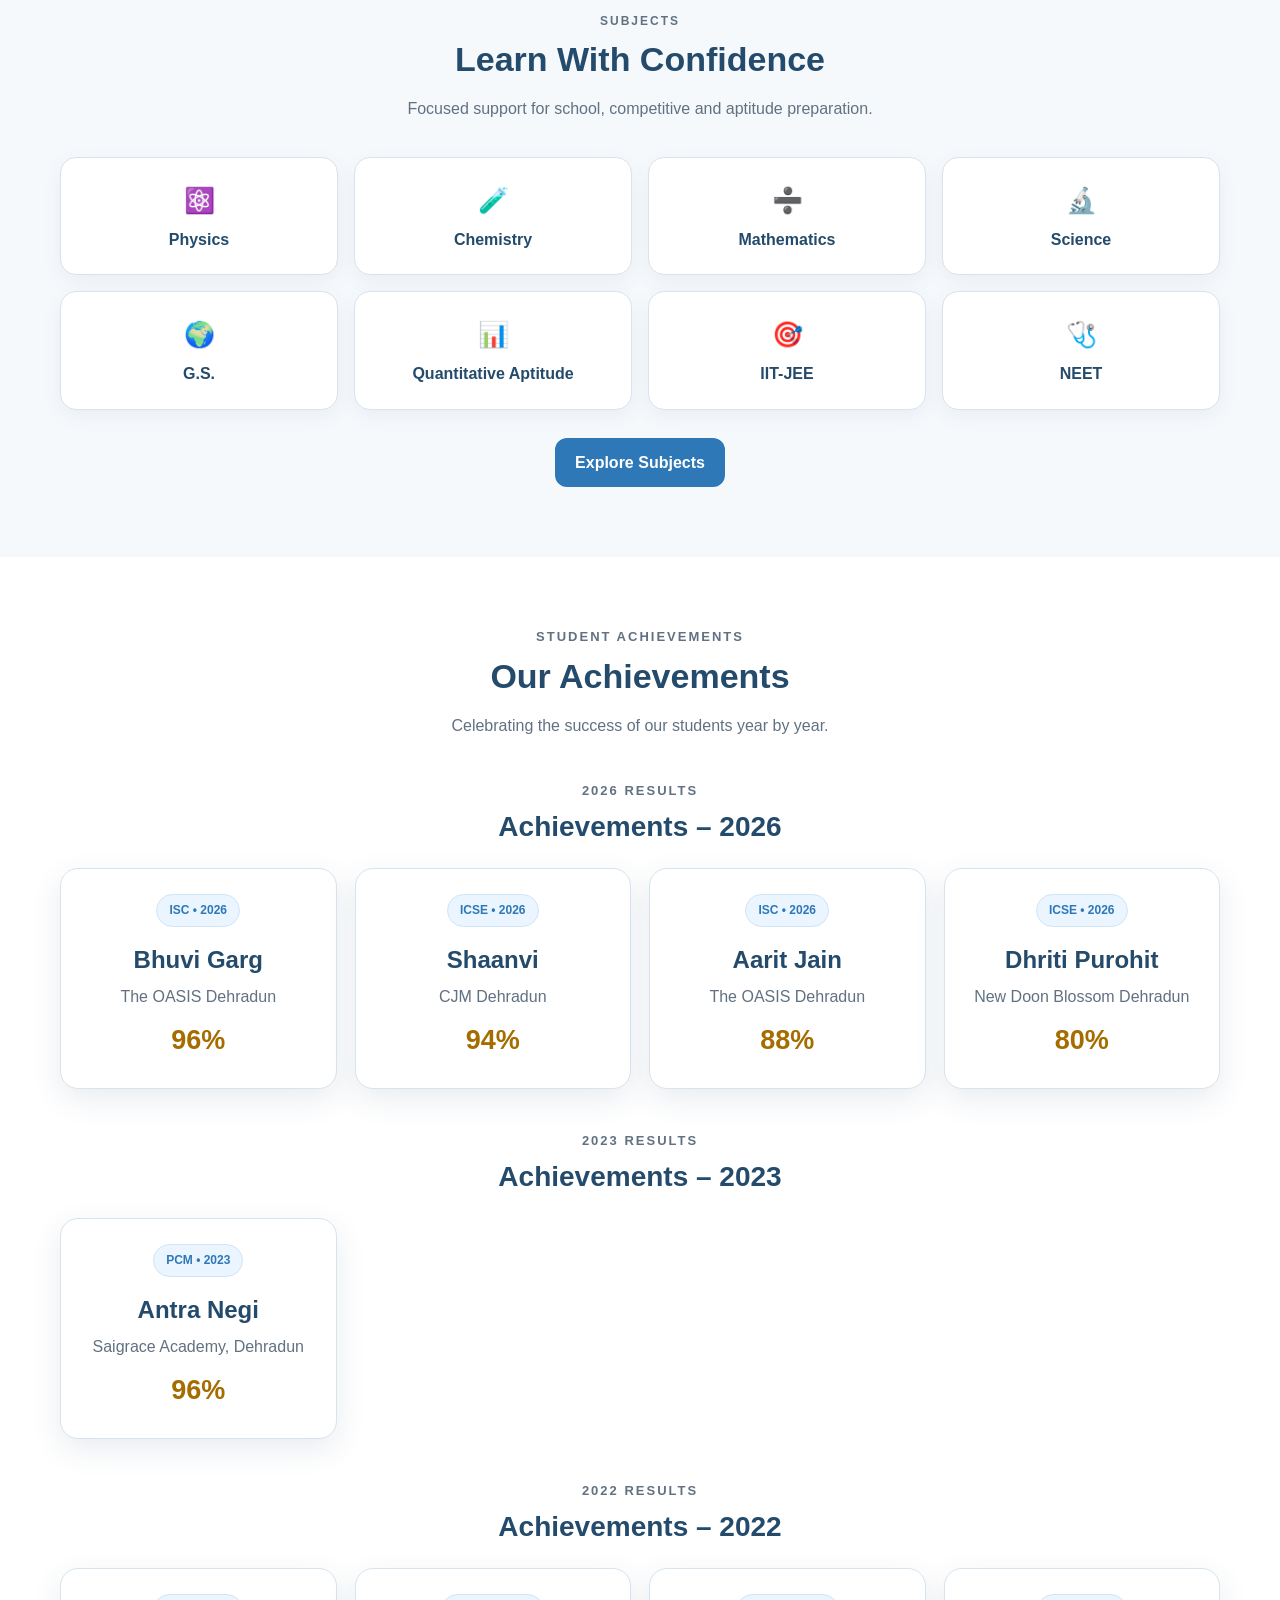
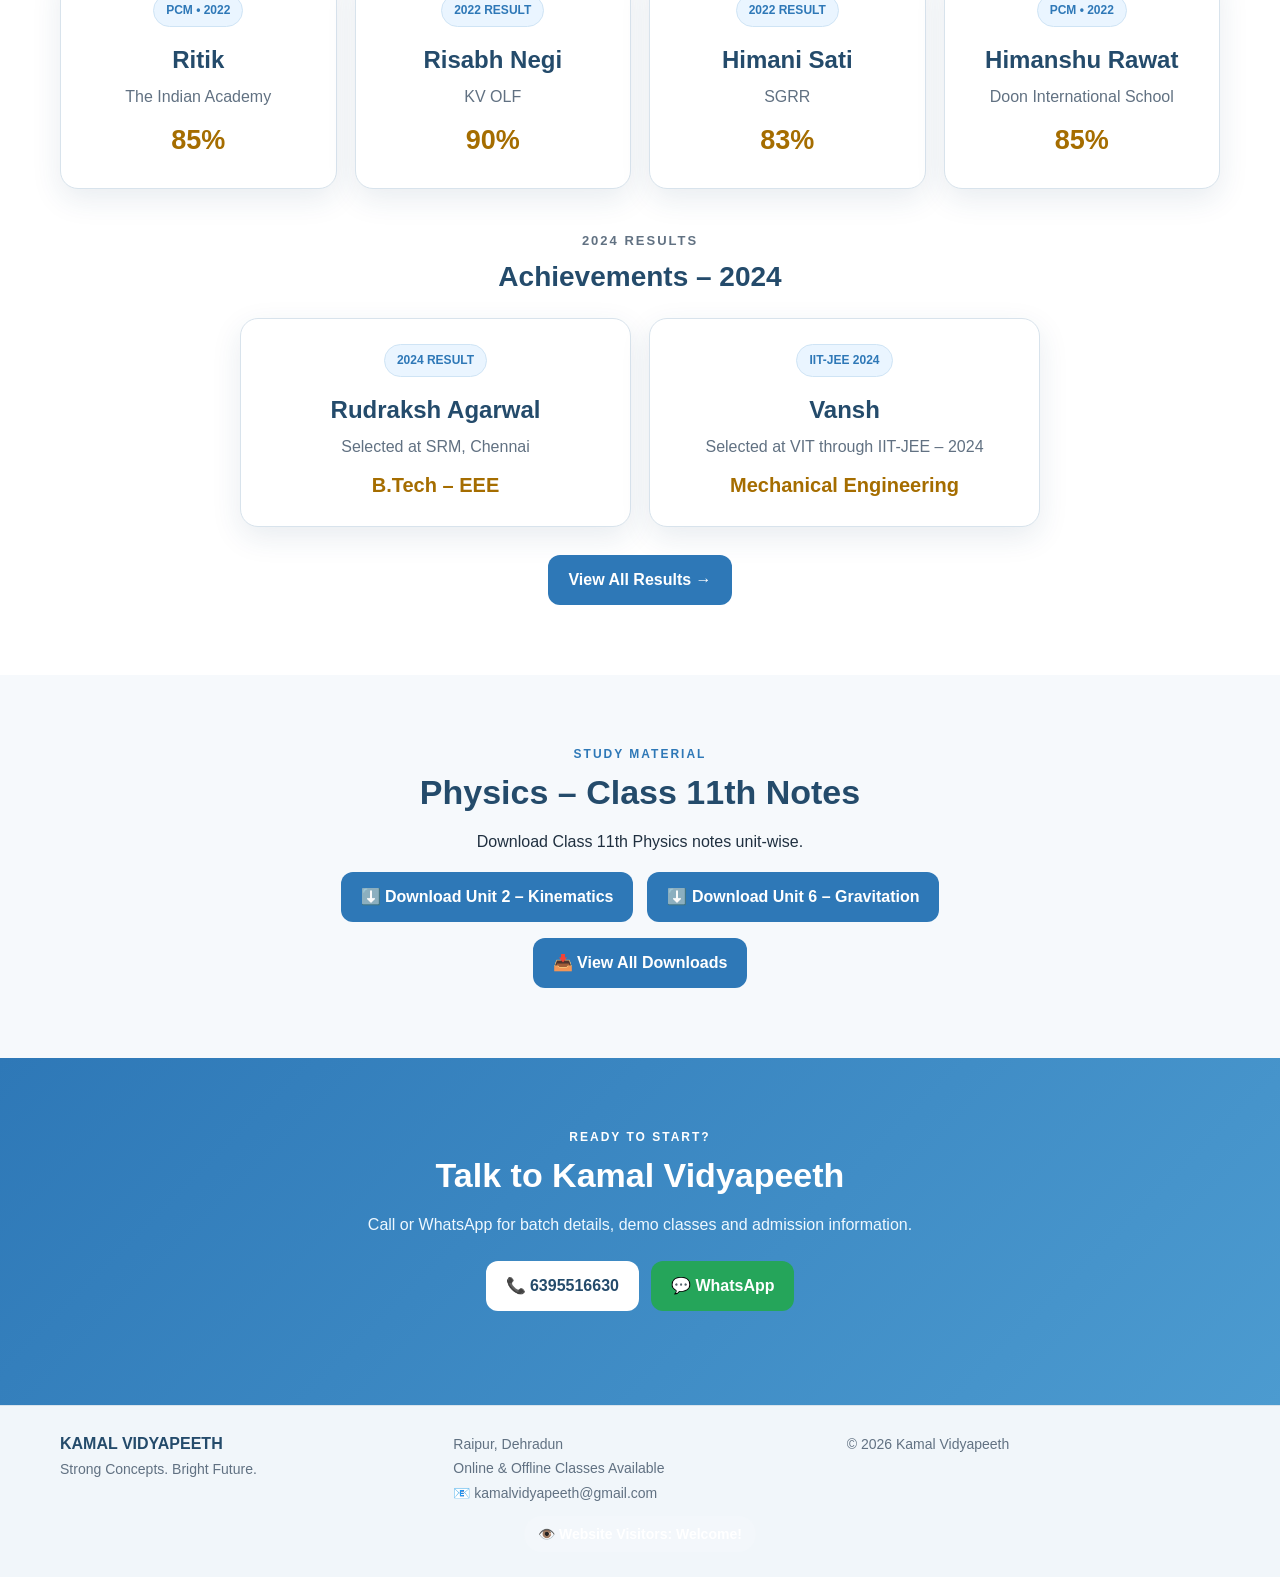
==== commit fc0c78ab: "update" ====
--- a/index.html
+++ b/index.html
@@ -297,17 +297,17 @@
 <section class="section section-alt"><div class="container center">
   <p class="kicker">STUDY MATERIAL</p>
   <h2>Physics – Class 11th Notes</h2>
-  <p>Chapter-wise Physics notes are available for online viewing.</p>
+  <p>Download Class 11th Physics notes unit-wise.</p>
   <div style="display:flex;justify-content:center;gap:14px;flex-wrap:wrap;margin-top:18px;">
-    <a class="btn btn-primary" href="https://drive.google.com/drive/u/1/folders/1tzoJrQqgv6hSujhFRi6fHnFqku0wEJWv" target="_blank" rel="noopener">
-      📘 Chapter 2 – Kinematics
+    <a class="btn btn-primary" href="https://drive.google.com/drive/u/1/folders/1tzoJrQqgv6hSujhFRi6fHnFqku0wEJWv" target="_blank" rel="noopener" download>
+      ⬇️ Download Unit 2 – Kinematics
     </a>
-    <a class="btn btn-primary" href="https://drive.google.com/drive/u/1/folders/1_tbCLfta5wVYy6HNZ7qkxb1Cjgohic2T" target="_blank" rel="noopener">
-      📗 Chapter 6 – Gravitation
+    <a class="btn btn-primary" href="https://drive.google.com/drive/u/1/folders/1_tbCLfta5wVYy6HNZ7qkxb1Cjgohic2T" target="_blank" rel="noopener" download>
+      ⬇️ Download Unit 6 – Gravitation
     </a>
   </div>
   <div style="margin-top:16px;">
-    <a class="btn btn-primary" href="study-materials.html">View All Downloads</a>
+    <a class="btn btn-primary" href="study-materials.html">📥 View All Downloads</a>
   </div>
 </div></section>
 <section class="section contact-section"><div class="container center"><p class="kicker light">READY TO START?</p><h2>Talk to Kamal Vidyapeeth</h2><p>Call or WhatsApp for batch details, demo classes and admission information.</p><div class="hero-actions center-actions"><a class="btn btn-light" href="tel:+916395516630">📞 6395516630</a><a class="btn btn-whatsapp" href="https://wa.me/916395516630?text=Hello%20Kamal%20Vidyapeeth" target="_blank" rel="noopener">💬 WhatsApp</a></div></div></section>
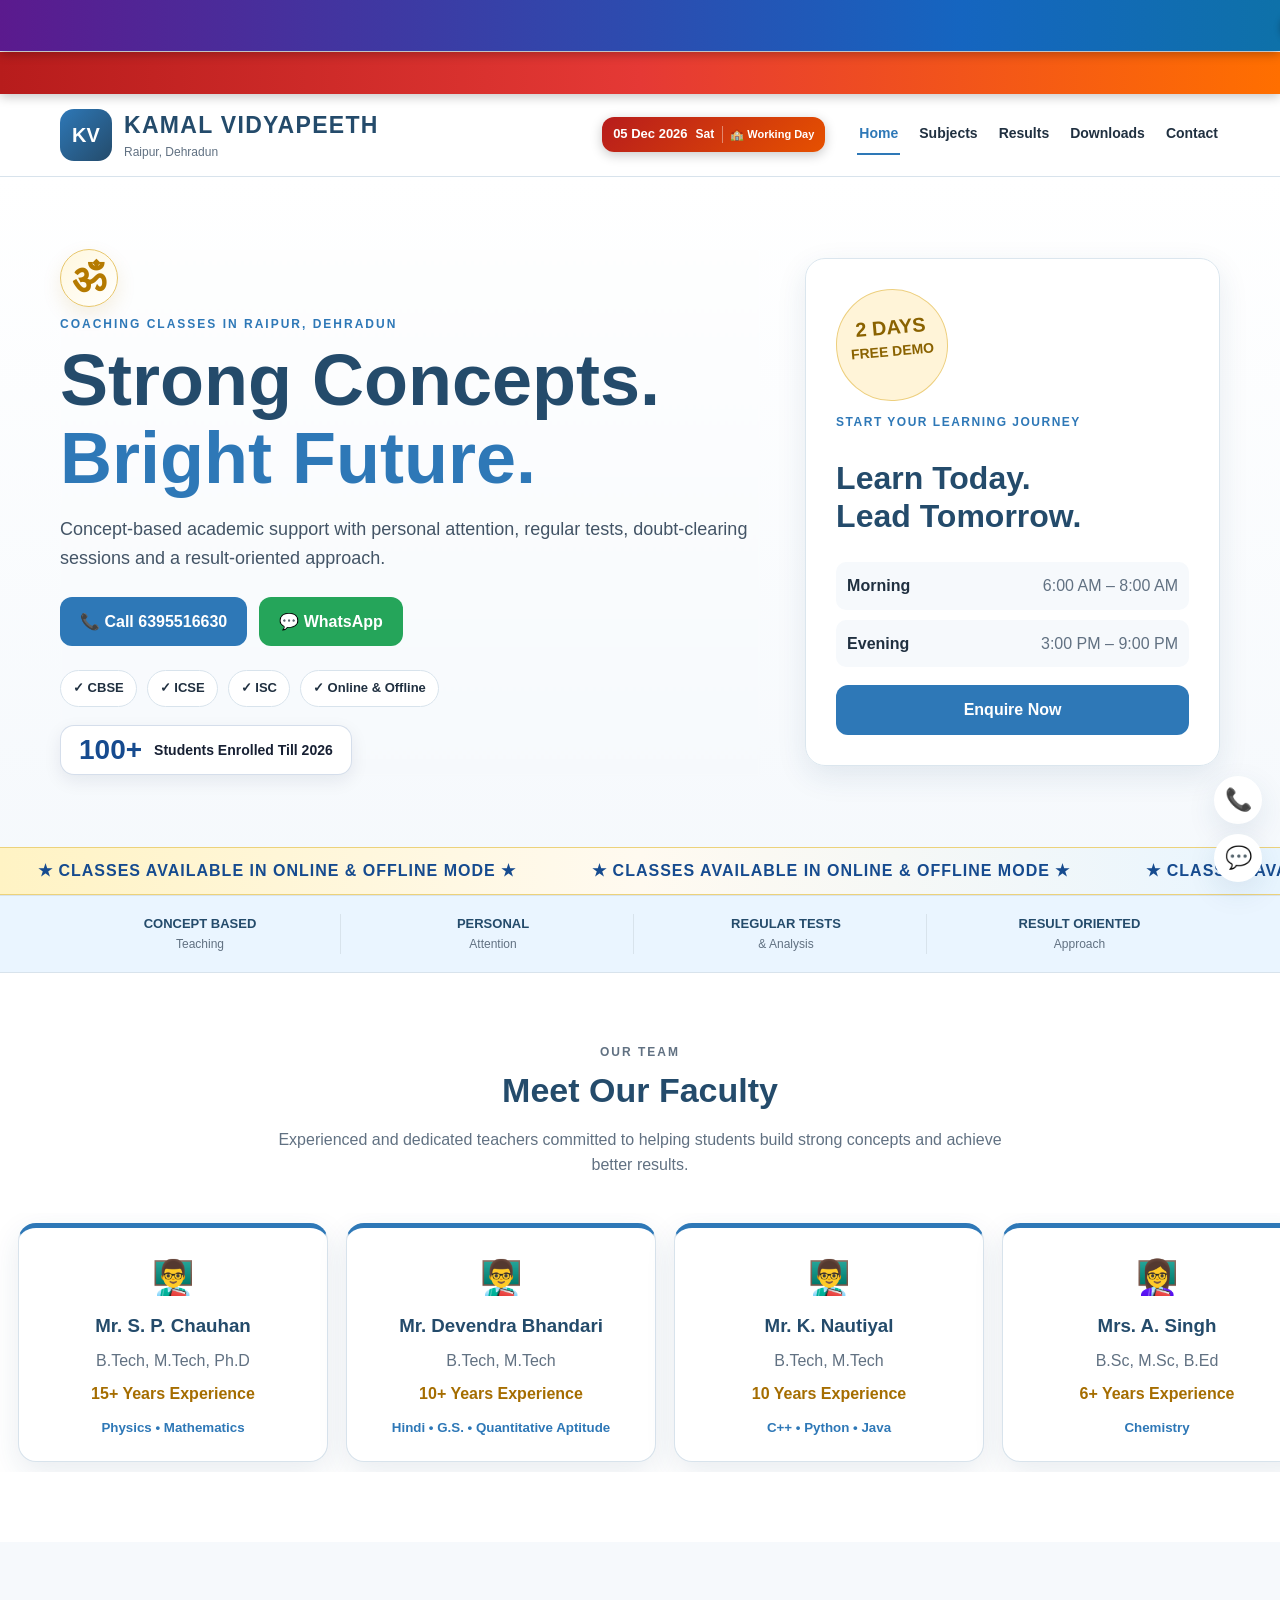
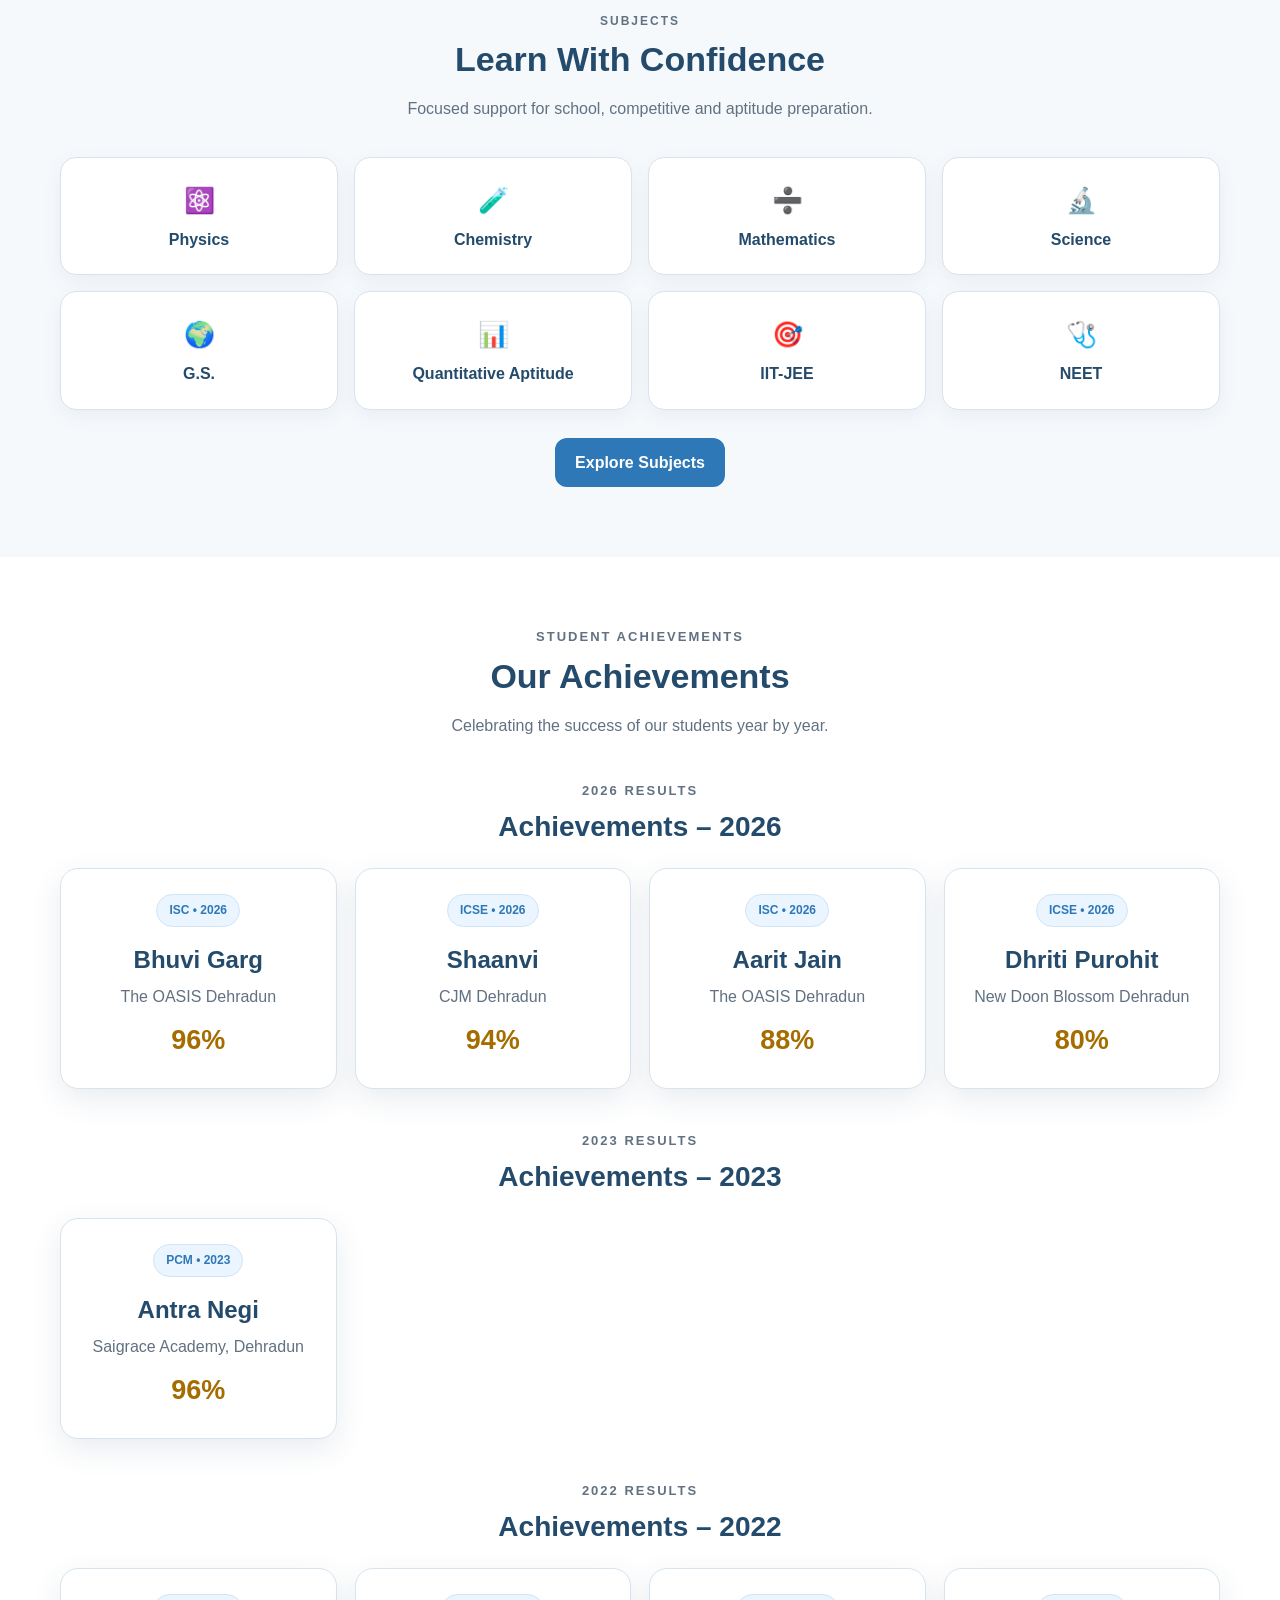
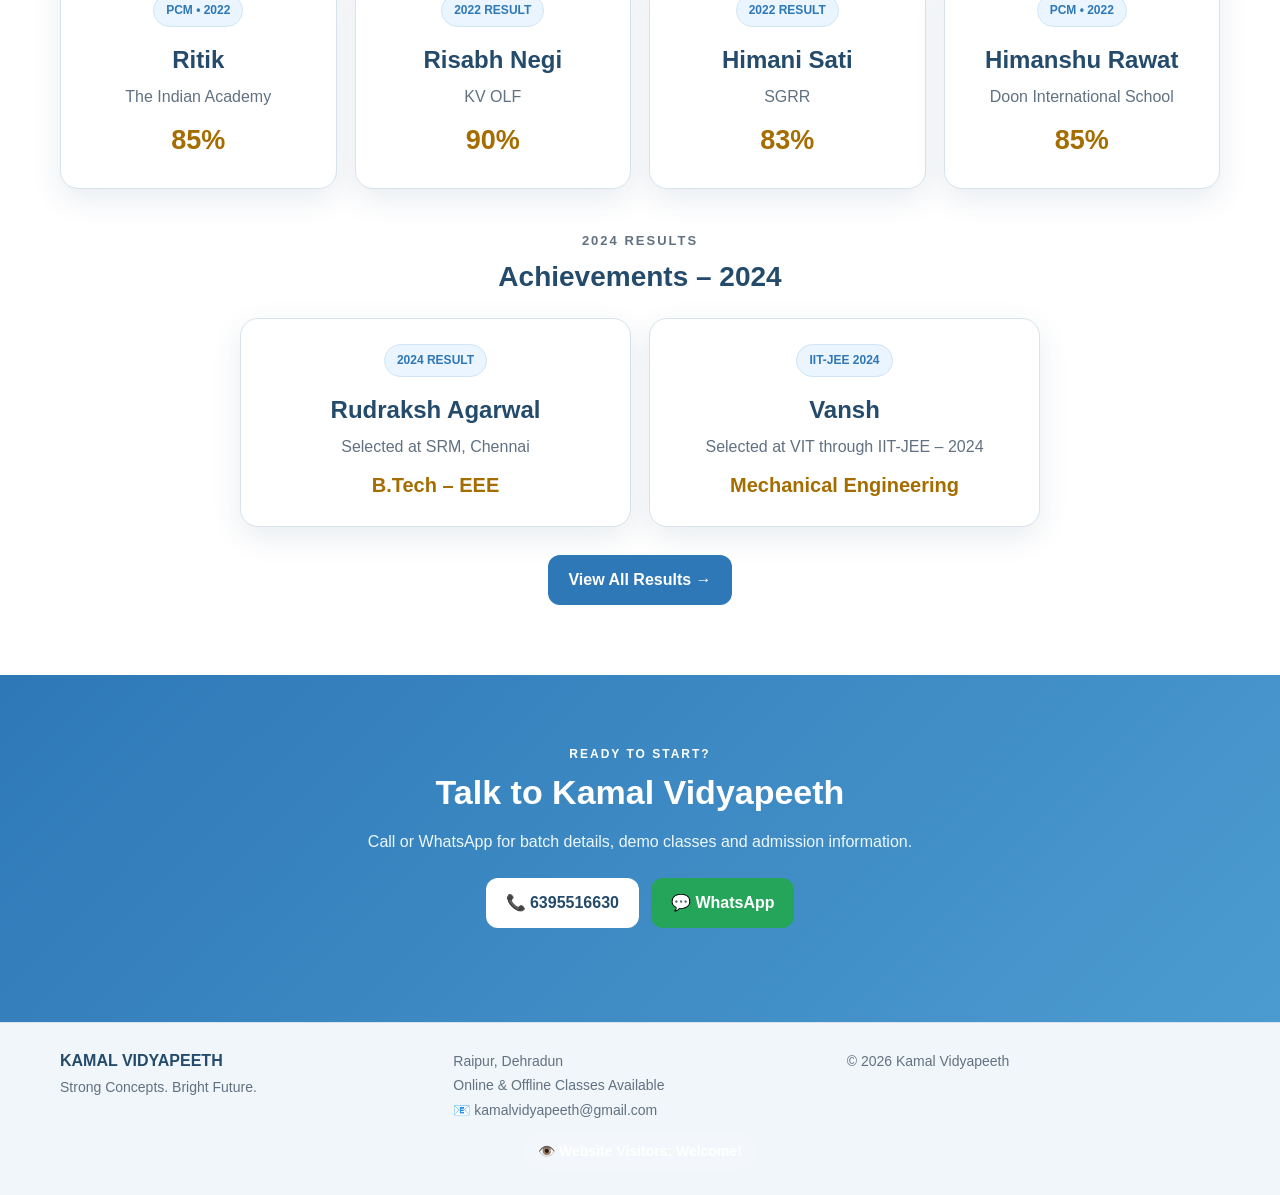
==== commit c3307784: "update" ====
--- a/index.html
+++ b/index.html
@@ -194,7 +194,7 @@
 <div id="thought-of-the-day">
   <div class="thought-track">
     <span class="label">✨ THOUGHT OF THE DAY</span>
-    “Learn from yesterday, live for today, hope for tomorrow.”
+    “Dont telie, then you dont have to remeber”.
   </div>
 </div>
 
@@ -203,7 +203,6 @@
     <span class="news-label">📢 LATEST NEWS</span>
     <a href="https://gate2027.iitm.ac.in/guideline/" target="_blank" rel="noopener">🎓 GATE EXAMINATION 2027 – Guidelines & Information | CLICK HERE</a>
     <a href="https://cdnbbsr.s3waas.gov.in/s34ffd0e19d2069412274bd3025b0e176c/uploads/2026/08/202608311041608906.pdf" target="_blank" rel="noopener">📄 पदनाम-कनिष्ठ सहायक/कंप्यूटर सहायक/निबंधक लिपिक व अन्य पदों की सीधी भर्ती विज्ञापन | डाउनलोड करें</a>
-    <a href="https://pscuk.net.in/" target="_blank" rel="noopener">🏛️ Uttarakhand Combined State Civil/Upper Subordinate Services Exam-2026 | CLICK HERE</a>
   </div>
 </div>
 
@@ -294,22 +293,6 @@
 <div class="center results-more"><a class="btn btn-primary" href="results.html">View All Results →</a></div>
 </div></section>
 
-<section class="section section-alt"><div class="container center">
-  <p class="kicker">STUDY MATERIAL</p>
-  <h2>Physics – Class 11th Notes</h2>
-  <p>Download Class 11th Physics notes unit-wise.</p>
-  <div style="display:flex;justify-content:center;gap:14px;flex-wrap:wrap;margin-top:18px;">
-    <a class="btn btn-primary" href="https://drive.google.com/drive/u/1/folders/1tzoJrQqgv6hSujhFRi6fHnFqku0wEJWv" target="_blank" rel="noopener" download>
-      ⬇️ Download Unit 2 – Kinematics
-    </a>
-    <a class="btn btn-primary" href="https://drive.google.com/drive/u/1/folders/1_tbCLfta5wVYy6HNZ7qkxb1Cjgohic2T" target="_blank" rel="noopener" download>
-      ⬇️ Download Unit 6 – Gravitation
-    </a>
-  </div>
-  <div style="margin-top:16px;">
-    <a class="btn btn-primary" href="study-materials.html">📥 View All Downloads</a>
-  </div>
-</div></section>
 <section class="section contact-section"><div class="container center"><p class="kicker light">READY TO START?</p><h2>Talk to Kamal Vidyapeeth</h2><p>Call or WhatsApp for batch details, demo classes and admission information.</p><div class="hero-actions center-actions"><a class="btn btn-light" href="tel:+916395516630">📞 6395516630</a><a class="btn btn-whatsapp" href="https://wa.me/916395516630?text=Hello%20Kamal%20Vidyapeeth" target="_blank" rel="noopener">💬 WhatsApp</a></div></div></section>
 </main>
 <footer><div class="container footer-grid"><div><strong>KAMAL VIDYAPEETH</strong><p>Strong Concepts. Bright Future.</p></div><div><p>Raipur, Dehradun</p><p>Online & Offline Classes Available</p><p>📧 <a href="mailto:kamalvidyapeeth@gmail.com">kamalvidyapeeth@gmail.com</a></p></div><div><p>© <span id="year"></span> Kamal Vidyapeeth</p></div></div><div class="visitor-counter"><span class="visitor-box">👁️ Website Visitors: <span id="visitor-count">--</span></span></div></footer>
